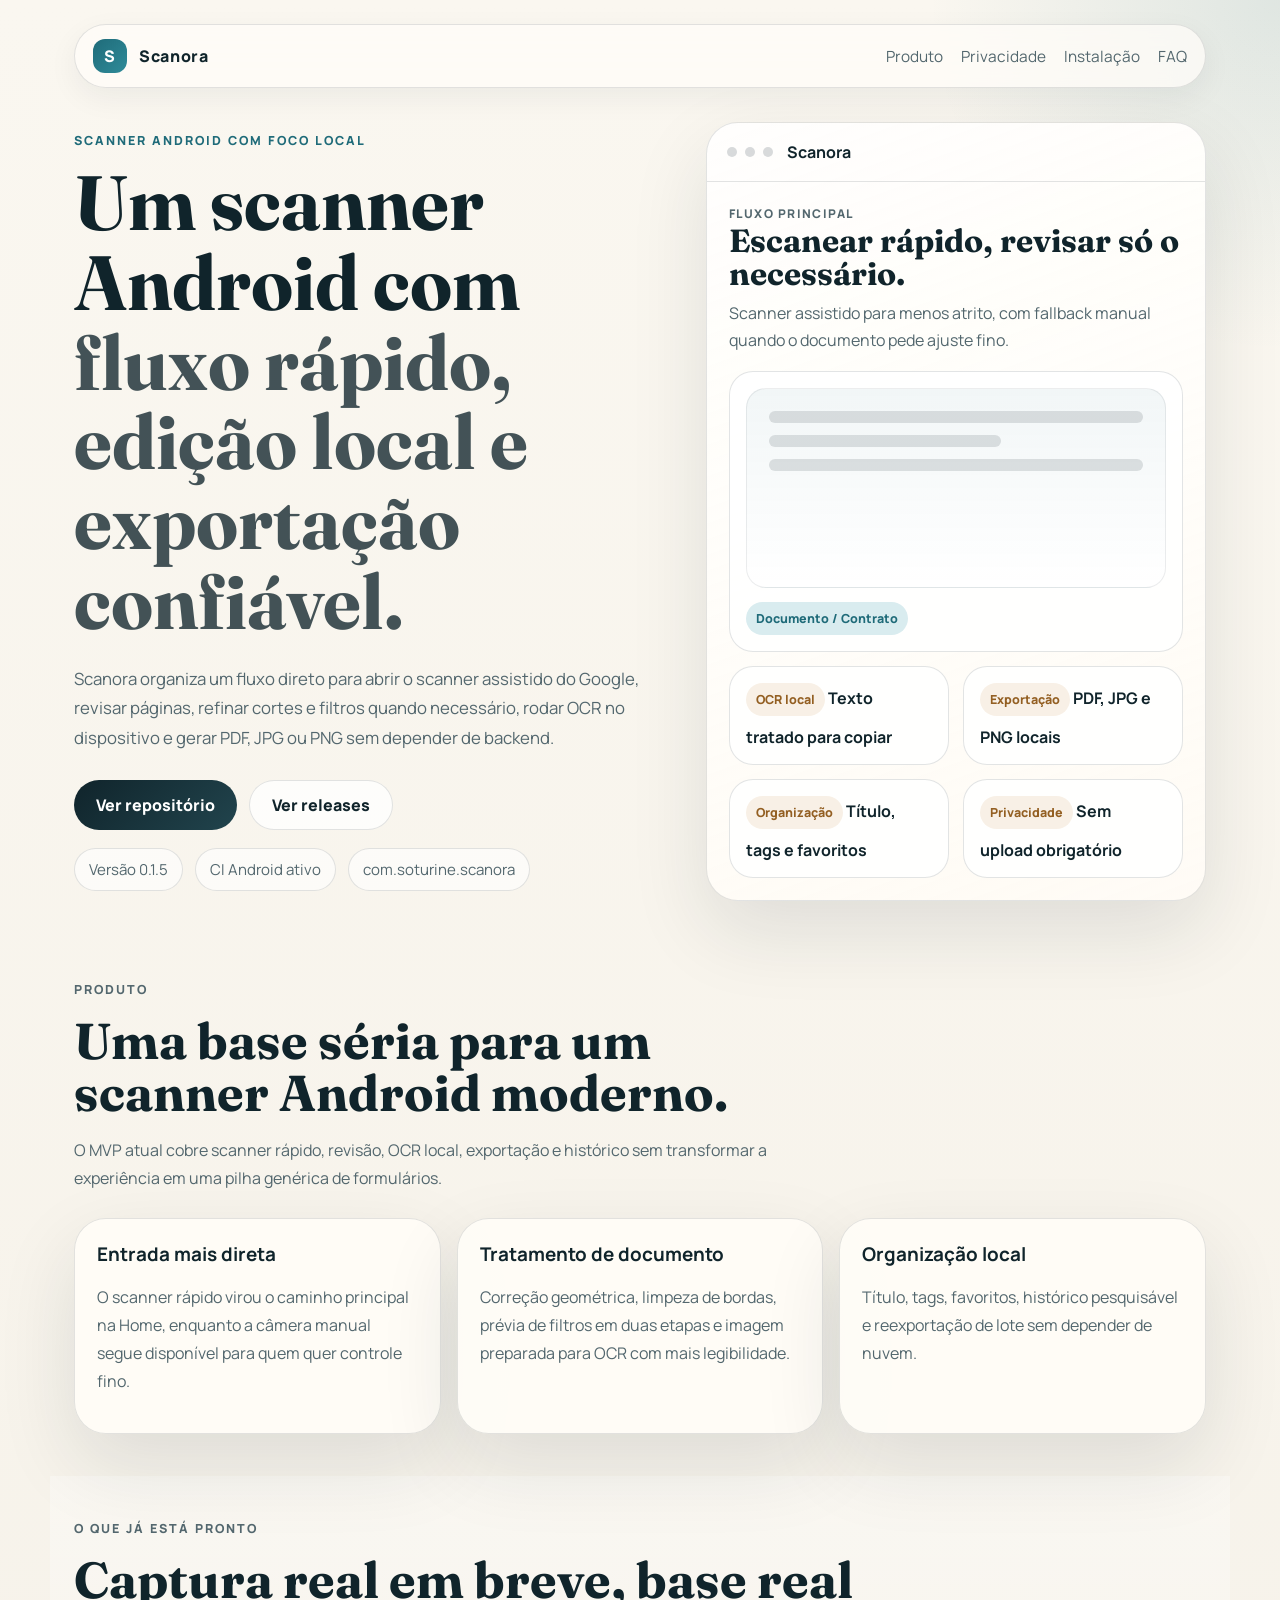
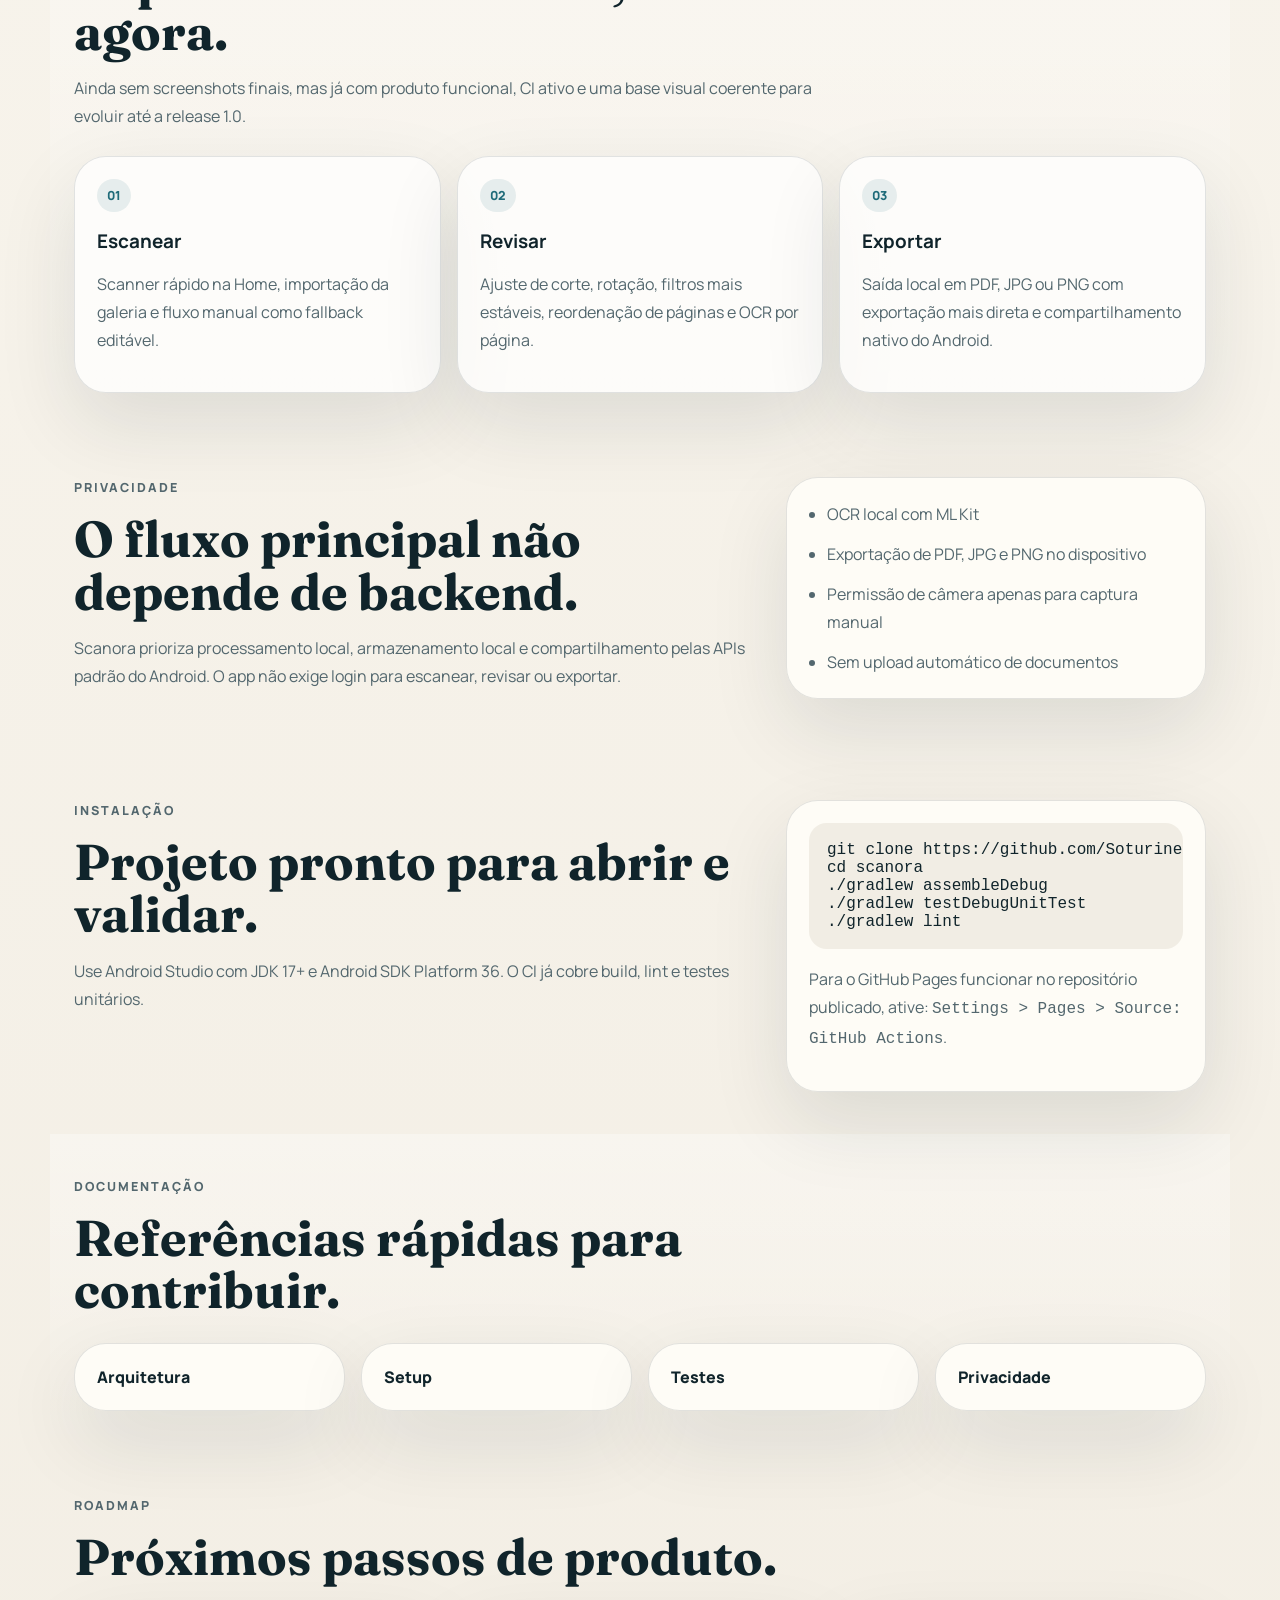
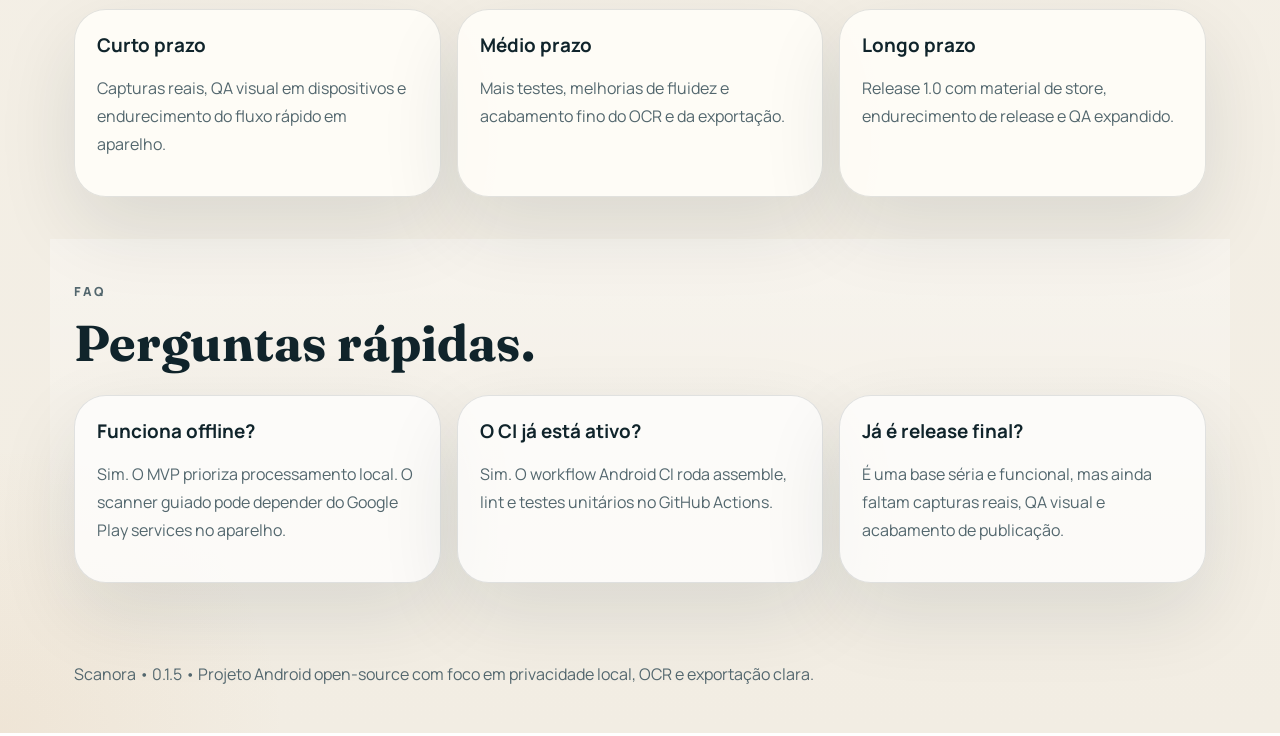
==== site/index.html @ 6666f457 "feat: improve scanner flow for v0.1.5" ====
<!DOCTYPE html>
<html lang="pt-BR">
<head>
  <meta charset="UTF-8" />
  <meta name="viewport" content="width=device-width, initial-scale=1.0" />
  <title>Scanora</title>
  <meta
    name="description"
    content="Scanora é um scanner de documentos para Android com scanner rápido, OCR local, exportação em PDF/JPG/PNG e foco em privacidade."
  />
  <link rel="preconnect" href="https://fonts.googleapis.com" />
  <link rel="preconnect" href="https://fonts.gstatic.com" crossorigin />
  <link
    href="https://fonts.googleapis.com/css2?family=Fraunces:opsz,wght@9..144,600;9..144,700&family=Manrope:wght@400;500;600;700;800&display=swap"
    rel="stylesheet"
  />
  <link rel="stylesheet" href="style.css" />
</head>
<body>
  <div class="page-shell">
    <header class="hero-shell" id="top">
      <nav class="nav">
        <a class="brand" href="#top">
          <span class="brand-mark">S</span>
          <span>Scanora</span>
        </a>
        <div class="nav-links">
          <a href="#produto">Produto</a>
          <a href="#privacidade">Privacidade</a>
          <a href="#instalacao">Instalação</a>
          <a href="#faq">FAQ</a>
        </div>
      </nav>

      <section class="hero">
        <div class="hero-copy">
          <p class="eyebrow">Scanner Android com foco local</p>
          <h1>
            Um scanner Android com
            <span>fluxo rápido, edição local e exportação confiável.</span>
          </h1>
          <p class="lead">
            Scanora organiza um fluxo direto para abrir o scanner assistido do Google,
            revisar páginas, refinar cortes e filtros quando necessário, rodar OCR no
            dispositivo e gerar PDF, JPG ou PNG sem depender de backend.
          </p>
          <div class="hero-actions">
            <a class="button primary" href="https://github.com/Soturine/scanora">Ver repositório</a>
            <a class="button secondary" href="https://github.com/Soturine/scanora/releases">Ver releases</a>
          </div>
          <div class="hero-meta">
            <span>Versão 0.1.5</span>
            <span>CI Android ativo</span>
            <span>com.soturine.scanora</span>
          </div>
        </div>

        <div class="preview-shell" aria-label="Prévia conceitual do produto">
          <div class="preview-card">
            <div class="preview-topbar">
              <span class="preview-dot"></span>
              <span class="preview-dot"></span>
              <span class="preview-dot"></span>
              <strong>Scanora</strong>
            </div>
            <div class="preview-stage">
              <div class="preview-hero">
                <p class="preview-overline">Fluxo principal</p>
                <h2>Escanear rápido, revisar só o necessário.</h2>
                <p>Scanner assistido para menos atrito, com fallback manual quando o documento pede ajuste fino.</p>
              </div>
              <div class="preview-surface preview-surface-large">
                <div class="preview-page">
                  <div class="preview-page-lines"></div>
                  <div class="preview-page-lines short"></div>
                  <div class="preview-page-lines"></div>
                </div>
                <div class="preview-badge">Documento / Contrato</div>
              </div>
              <div class="preview-grid">
                <div class="preview-surface">
                  <span class="preview-chip">OCR local</span>
                  <strong>Texto tratado para copiar</strong>
                </div>
                <div class="preview-surface">
                  <span class="preview-chip">Exportação</span>
                  <strong>PDF, JPG e PNG locais</strong>
                </div>
                <div class="preview-surface">
                  <span class="preview-chip">Organização</span>
                  <strong>Título, tags e favoritos</strong>
                </div>
                <div class="preview-surface">
                  <span class="preview-chip">Privacidade</span>
                  <strong>Sem upload obrigatório</strong>
                </div>
              </div>
            </div>
          </div>
        </div>
      </section>
    </header>

    <main>
      <section class="section" id="produto">
        <div class="section-heading">
          <p class="eyebrow">Produto</p>
          <h2>Uma base séria para um scanner Android moderno.</h2>
          <p>
            O MVP atual cobre scanner rápido, revisão, OCR local, exportação e histórico
            sem transformar a experiência em uma pilha genérica de formulários.
          </p>
        </div>
        <div class="feature-grid">
          <article class="card">
            <h3>Entrada mais direta</h3>
            <p>O scanner rápido virou o caminho principal na Home, enquanto a câmera manual segue disponível para quem quer controle fino.</p>
          </article>
          <article class="card">
            <h3>Tratamento de documento</h3>
            <p>Correção geométrica, limpeza de bordas, prévia de filtros em duas etapas e imagem preparada para OCR com mais legibilidade.</p>
          </article>
          <article class="card">
            <h3>Organização local</h3>
            <p>Título, tags, favoritos, histórico pesquisável e reexportação de lote sem depender de nuvem.</p>
          </article>
        </div>
      </section>

      <section class="section section-alt">
        <div class="section-heading">
          <p class="eyebrow">O que já está pronto</p>
          <h2>Captura real em breve, base real agora.</h2>
          <p>
            Ainda sem screenshots finais, mas já com produto funcional, CI ativo e uma
            base visual coerente para evoluir até a release 1.0.
          </p>
        </div>
        <div class="timeline-grid">
          <article class="card card-soft">
            <span class="step-tag">01</span>
            <h3>Escanear</h3>
            <p>Scanner rápido na Home, importação da galeria e fluxo manual como fallback editável.</p>
          </article>
          <article class="card card-soft">
            <span class="step-tag">02</span>
            <h3>Revisar</h3>
            <p>Ajuste de corte, rotação, filtros mais estáveis, reordenação de páginas e OCR por página.</p>
          </article>
          <article class="card card-soft">
            <span class="step-tag">03</span>
            <h3>Exportar</h3>
            <p>Saída local em PDF, JPG ou PNG com exportação mais direta e compartilhamento nativo do Android.</p>
          </article>
        </div>
      </section>

      <section class="section" id="privacidade">
        <div class="split-layout">
          <div class="section-heading">
            <p class="eyebrow">Privacidade</p>
            <h2>O fluxo principal não depende de backend.</h2>
            <p>
              Scanora prioriza processamento local, armazenamento local e compartilhamento
              pelas APIs padrão do Android. O app não exige login para escanear, revisar ou exportar.
            </p>
          </div>
          <div class="privacy-card">
            <ul>
              <li>OCR local com ML Kit</li>
              <li>Exportação de PDF, JPG e PNG no dispositivo</li>
              <li>Permissão de câmera apenas para captura manual</li>
              <li>Sem upload automático de documentos</li>
            </ul>
          </div>
        </div>
      </section>

      <section class="section" id="instalacao">
        <div class="split-layout">
          <div class="section-heading">
            <p class="eyebrow">Instalação</p>
            <h2>Projeto pronto para abrir e validar.</h2>
            <p>
              Use Android Studio com JDK 17+ e Android SDK Platform 36. O CI já cobre build, lint e testes unitários.
            </p>
          </div>
          <div class="card code-card">
            <pre><code>git clone https://github.com/Soturine/scanora.git
cd scanora
./gradlew assembleDebug
./gradlew testDebugUnitTest
./gradlew lint</code></pre>
            <p class="code-note">
              Para o GitHub Pages funcionar no repositório publicado, ative:
              <code>Settings &gt; Pages &gt; Source: GitHub Actions</code>.
            </p>
          </div>
        </div>
      </section>

      <section class="section section-alt">
        <div class="section-heading">
          <p class="eyebrow">Documentação</p>
          <h2>Referências rápidas para contribuir.</h2>
        </div>
        <div class="link-grid">
          <a class="card link-card" href="https://github.com/Soturine/scanora/blob/main/docs/architecture.md">Arquitetura</a>
          <a class="card link-card" href="https://github.com/Soturine/scanora/blob/main/docs/setup.md">Setup</a>
          <a class="card link-card" href="https://github.com/Soturine/scanora/blob/main/docs/testing.md">Testes</a>
          <a class="card link-card" href="https://github.com/Soturine/scanora/blob/main/PRIVACY_POLICY.md">Privacidade</a>
        </div>
      </section>

      <section class="section">
        <div class="section-heading">
          <p class="eyebrow">Roadmap</p>
          <h2>Próximos passos de produto.</h2>
        </div>
        <div class="feature-grid">
          <article class="card">
            <h3>Curto prazo</h3>
            <p>Capturas reais, QA visual em dispositivos e endurecimento do fluxo rápido em aparelho.</p>
          </article>
          <article class="card">
            <h3>Médio prazo</h3>
            <p>Mais testes, melhorias de fluidez e acabamento fino do OCR e da exportação.</p>
          </article>
          <article class="card">
            <h3>Longo prazo</h3>
            <p>Release 1.0 com material de store, endurecimento de release e QA expandido.</p>
          </article>
        </div>
      </section>

      <section class="section section-alt" id="faq">
        <div class="section-heading">
          <p class="eyebrow">FAQ</p>
          <h2>Perguntas rápidas.</h2>
        </div>
        <div class="feature-grid">
          <article class="card card-soft">
            <h3>Funciona offline?</h3>
            <p>Sim. O MVP prioriza processamento local. O scanner guiado pode depender do Google Play services no aparelho.</p>
          </article>
          <article class="card card-soft">
            <h3>O CI já está ativo?</h3>
            <p>Sim. O workflow Android CI roda assemble, lint e testes unitários no GitHub Actions.</p>
          </article>
          <article class="card card-soft">
            <h3>Já é release final?</h3>
            <p>É uma base séria e funcional, mas ainda faltam capturas reais, QA visual e acabamento de publicação.</p>
          </article>
        </div>
      </section>
    </main>

    <footer class="footer">
      <p>Scanora • 0.1.5 • Projeto Android open-source com foco em privacidade local, OCR e exportação clara.</p>
    </footer>
  </div>

  <script src="script.js"></script>
</body>
</html>
---- site/style.css ----
:root {
  --bg: #f6f2ea;
  --bg-strong: #efe7d9;
  --paper: rgba(255, 253, 248, 0.9);
  --paper-strong: #fffdf8;
  --ink: #10242b;
  --ink-soft: #53676e;
  --teal: #1f6b79;
  --teal-soft: #d9ecef;
  --amber: #c7853c;
  --line: rgba(16, 36, 43, 0.12);
  --line-strong: rgba(16, 36, 43, 0.18);
  --shadow: 0 30px 80px rgba(16, 36, 43, 0.11);
  --radius-lg: 32px;
  --radius-md: 24px;
  --radius-sm: 18px;
  --max: 1180px;
}

* {
  box-sizing: border-box;
}

html {
  scroll-behavior: smooth;
}

body {
  margin: 0;
  color: var(--ink);
  font-family: "Manrope", "Segoe UI", sans-serif;
  background:
    radial-gradient(circle at top right, rgba(31, 107, 121, 0.12), transparent 22rem),
    radial-gradient(circle at bottom left, rgba(199, 133, 60, 0.08), transparent 18rem),
    linear-gradient(180deg, #faf7f0 0%, #f2ede3 100%);
}

a {
  color: inherit;
  text-decoration: none;
}

code,
pre {
  font-family: "SFMono-Regular", Consolas, monospace;
}

.page-shell {
  min-height: 100vh;
}

.hero-shell,
.section,
.footer {
  max-width: var(--max);
  margin: 0 auto;
  padding-left: 24px;
  padding-right: 24px;
}

.hero-shell {
  padding-top: 24px;
  padding-bottom: 36px;
}

.nav {
  position: sticky;
  top: 18px;
  z-index: 10;
  display: flex;
  justify-content: space-between;
  align-items: center;
  gap: 20px;
  padding: 14px 18px;
  margin-bottom: 34px;
  border: 1px solid var(--line);
  border-radius: 999px;
  background: rgba(255, 253, 248, 0.74);
  backdrop-filter: blur(16px);
  box-shadow: 0 10px 30px rgba(16, 36, 43, 0.06);
}

.nav.is-scrolled {
  border-color: var(--line-strong);
  box-shadow: 0 18px 40px rgba(16, 36, 43, 0.1);
}

.brand {
  display: inline-flex;
  align-items: center;
  gap: 12px;
  font-weight: 800;
  letter-spacing: 0.04em;
}

.brand-mark {
  display: inline-grid;
  place-items: center;
  width: 34px;
  height: 34px;
  border-radius: 12px;
  background: linear-gradient(135deg, var(--teal), #2f8b99);
  color: #fff;
}

.nav-links {
  display: flex;
  gap: 18px;
  flex-wrap: wrap;
  color: var(--ink-soft);
  font-size: 0.96rem;
}

.hero {
  display: grid;
  grid-template-columns: minmax(0, 1.05fr) minmax(340px, 0.95fr);
  gap: 30px;
  align-items: center;
}

.eyebrow {
  margin: 0 0 14px;
  color: var(--teal);
  font-size: 0.78rem;
  font-weight: 800;
  letter-spacing: 0.16em;
  text-transform: uppercase;
}

h1,
h2 {
  margin: 0;
  font-family: "Fraunces", Georgia, serif;
  line-height: 1.04;
}

.hero h1 {
  font-size: clamp(3rem, 6vw, 5.2rem);
  max-width: 10ch;
}

.hero h1 span {
  display: block;
  color: rgba(16, 36, 43, 0.78);
}

.lead,
.section-heading p,
.card p,
.privacy-card li,
.code-note {
  color: var(--ink-soft);
  line-height: 1.75;
}

.lead {
  max-width: 58ch;
  margin: 22px 0 0;
  font-size: 1.05rem;
}

.hero-actions,
.hero-meta {
  display: flex;
  gap: 12px;
  flex-wrap: wrap;
}

.hero-actions {
  margin-top: 28px;
}

.hero-meta {
  margin-top: 18px;
}

.hero-meta span {
  padding: 10px 14px;
  border: 1px solid var(--line);
  border-radius: 999px;
  background: rgba(255, 255, 255, 0.62);
  color: var(--ink-soft);
  font-size: 0.94rem;
}

.button {
  display: inline-flex;
  align-items: center;
  justify-content: center;
  min-height: 50px;
  padding: 0 22px;
  border-radius: 999px;
  font-weight: 800;
}

.button.primary {
  background: linear-gradient(135deg, var(--ink) 0%, #21444d 100%);
  color: #fff;
}

.button.secondary {
  background: rgba(255, 255, 255, 0.74);
  border: 1px solid var(--line);
}

.preview-shell {
  display: flex;
  justify-content: flex-end;
}

.preview-card,
.card,
.privacy-card {
  border: 1px solid var(--line);
  border-radius: var(--radius-lg);
  background: var(--paper);
  box-shadow: var(--shadow);
}

.preview-card {
  width: min(100%, 500px);
  overflow: hidden;
  background:
    linear-gradient(160deg, rgba(255, 255, 255, 0.7), rgba(255, 251, 245, 0.94)),
    var(--paper-strong);
}

.preview-topbar {
  display: flex;
  align-items: center;
  gap: 8px;
  padding: 18px 20px;
  border-bottom: 1px solid var(--line);
  color: var(--ink-soft);
}

.preview-topbar strong {
  margin-left: 6px;
  color: var(--ink);
}

.preview-dot {
  width: 10px;
  height: 10px;
  border-radius: 999px;
  background: rgba(16, 36, 43, 0.16);
}

.preview-stage {
  padding: 22px;
}

.preview-hero {
  margin-bottom: 18px;
}

.preview-overline {
  margin: 0 0 8px;
  color: var(--teal);
  font-size: 0.75rem;
  font-weight: 800;
  letter-spacing: 0.12em;
  text-transform: uppercase;
}

.preview-hero h2 {
  font-size: 2rem;
  margin-bottom: 10px;
}

.preview-hero p {
  margin: 0;
  color: var(--ink-soft);
  line-height: 1.65;
}

.preview-grid {
  display: grid;
  grid-template-columns: repeat(2, minmax(0, 1fr));
  gap: 14px;
}

.preview-surface {
  padding: 16px;
  border: 1px solid var(--line);
  border-radius: var(--radius-md);
  background: rgba(255, 255, 255, 0.86);
}

.preview-surface-large {
  display: grid;
  gap: 14px;
  margin-bottom: 14px;
}

.preview-page {
  min-height: 200px;
  border-radius: 20px;
  background:
    linear-gradient(180deg, rgba(31, 107, 121, 0.06), rgba(255, 255, 255, 0)),
    #fff;
  border: 1px solid rgba(16, 36, 43, 0.08);
  padding: 22px;
}

.preview-page-lines {
  height: 12px;
  margin-bottom: 12px;
  border-radius: 999px;
  background: rgba(16, 36, 43, 0.13);
}

.preview-page-lines.short {
  width: 62%;
}

.preview-badge,
.preview-chip,
.step-tag {
  display: inline-flex;
  align-items: center;
  justify-content: center;
  width: fit-content;
  padding: 8px 10px;
  border-radius: 999px;
  font-size: 0.78rem;
  font-weight: 800;
}

.preview-badge {
  background: var(--teal-soft);
  color: var(--teal);
}

.preview-chip {
  margin-bottom: 10px;
  background: rgba(199, 133, 60, 0.12);
  color: #935f22;
}

.section {
  padding-top: 42px;
  padding-bottom: 42px;
}

.section-alt {
  background: linear-gradient(180deg, rgba(255, 255, 255, 0.34), rgba(255, 255, 255, 0));
}

.section-heading {
  max-width: 780px;
  margin-bottom: 26px;
}

.section-heading h2 {
  font-size: clamp(2rem, 4vw, 3.15rem);
  margin-bottom: 14px;
}

.section-heading p:last-child {
  margin-bottom: 0;
}

.feature-grid,
.timeline-grid,
.link-grid {
  display: grid;
  gap: 16px;
}

.feature-grid {
  grid-template-columns: repeat(3, minmax(0, 1fr));
}

.timeline-grid {
  grid-template-columns: repeat(3, minmax(0, 1fr));
}

.link-grid {
  grid-template-columns: repeat(4, minmax(0, 1fr));
}

.card {
  padding: 22px;
}

.card h3 {
  margin-top: 0;
  margin-bottom: 10px;
  font-size: 1.18rem;
}

.card-soft {
  background: rgba(255, 255, 255, 0.72);
}

.step-tag {
  margin-bottom: 16px;
  background: rgba(31, 107, 121, 0.1);
  color: var(--teal);
}

.split-layout {
  display: grid;
  grid-template-columns: minmax(0, 1fr) minmax(300px, 420px);
  gap: 24px;
  align-items: start;
}

.privacy-card {
  padding: 22px;
}

.privacy-card ul {
  margin: 0;
  padding-left: 18px;
}

.privacy-card li + li {
  margin-top: 12px;
}

.code-card pre {
  margin: 0;
  padding: 18px;
  overflow: auto;
  border-radius: var(--radius-sm);
  background: #f1ede4;
}

.code-note {
  margin-top: 16px;
}

.link-card {
  display: block;
  font-weight: 800;
  transition: transform 180ms ease, border-color 180ms ease;
}

.link-card:hover {
  transform: translateY(-2px);
  border-color: rgba(31, 107, 121, 0.26);
}

.footer {
  padding-top: 22px;
  padding-bottom: 32px;
  color: var(--ink-soft);
}

@media (max-width: 980px) {
  .hero,
  .split-layout,
  .feature-grid,
  .timeline-grid,
  .link-grid {
    grid-template-columns: 1fr;
  }

  .nav {
    position: static;
    border-radius: 24px;
  }

  .hero h1 {
    max-width: none;
  }

  .preview-shell {
    justify-content: stretch;
  }

  .preview-card {
    width: 100%;
  }
}

@media (max-width: 720px) {
  .hero-shell,
  .section,
  .footer {
    padding-left: 18px;
    padding-right: 18px;
  }

  .nav {
    flex-direction: column;
    align-items: flex-start;
  }

  .nav-links,
  .hero-actions,
  .hero-meta {
    width: 100%;
  }

  .preview-grid {
    grid-template-columns: 1fr;
  }
}
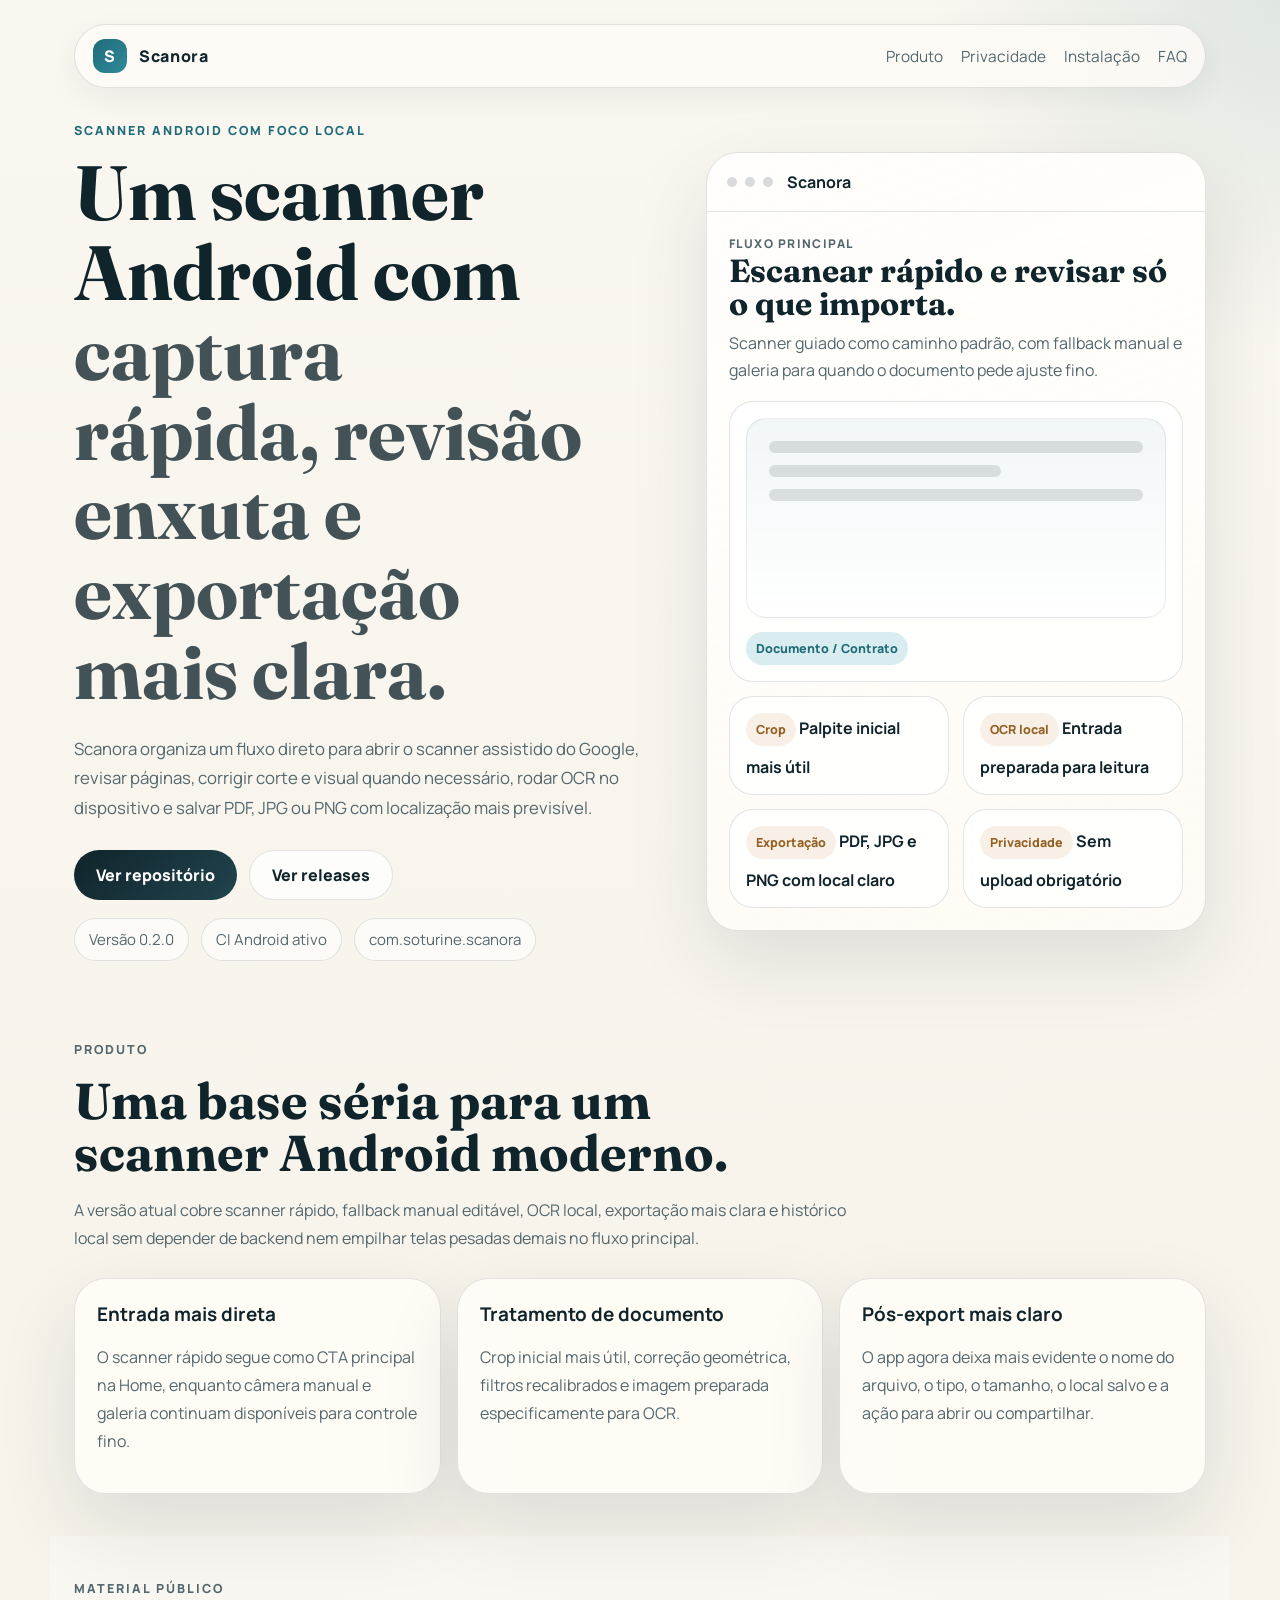
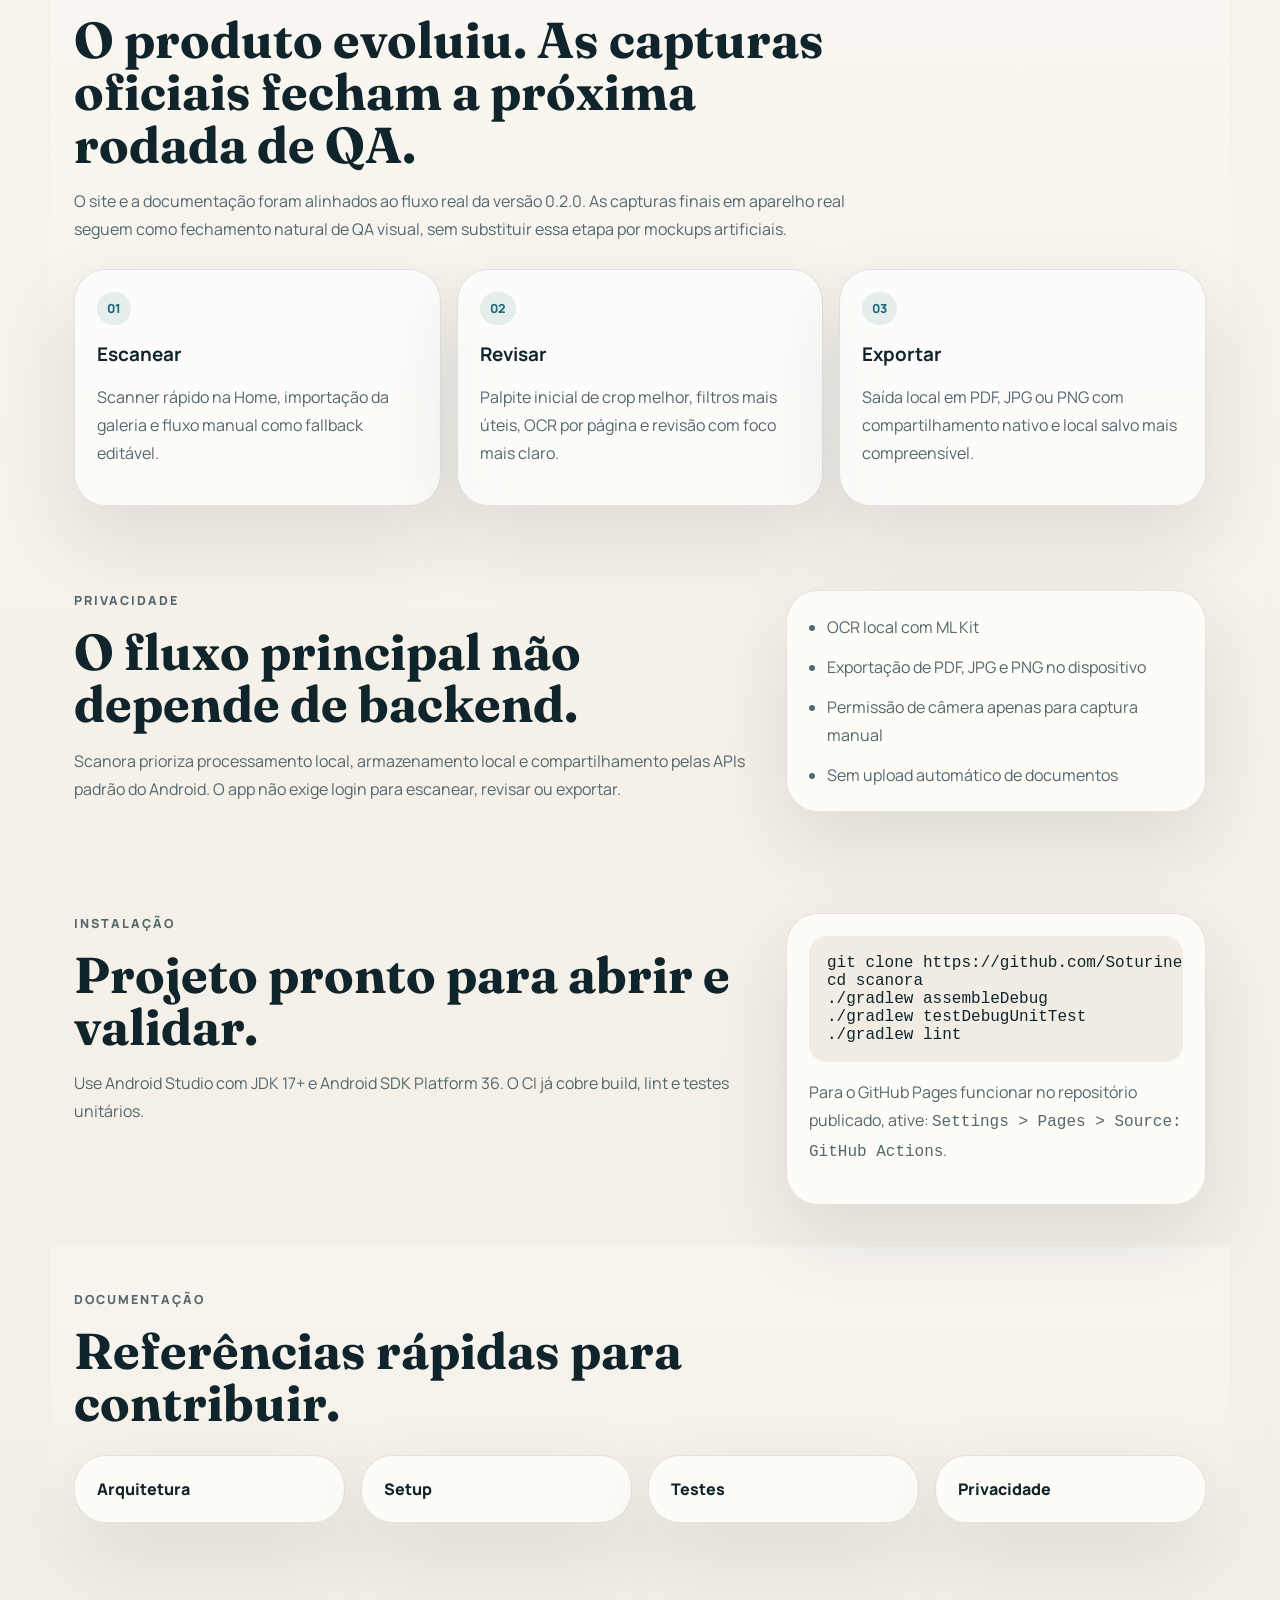
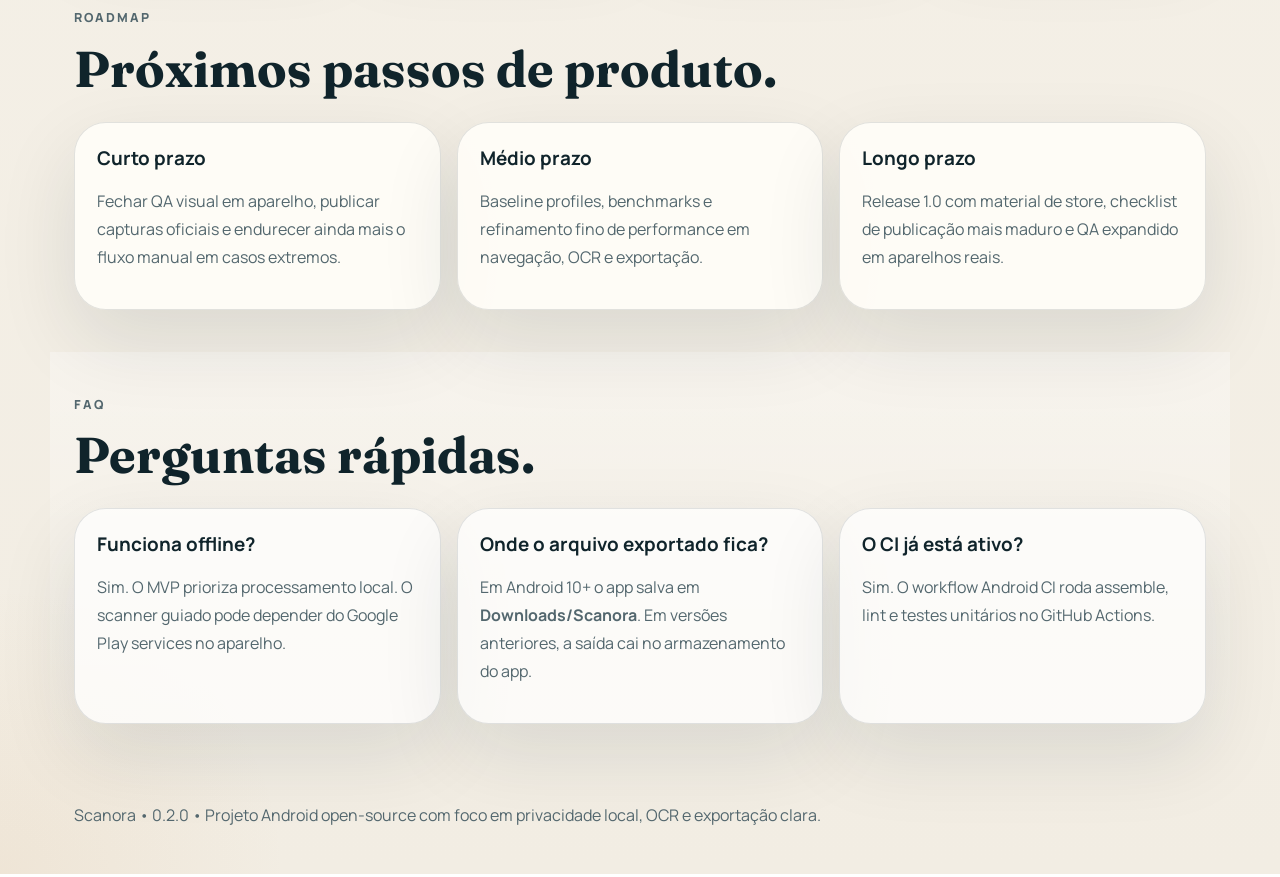
==== commit 5075cf5a: "feat: ship scanora premium polish for v0.2.0" ====
--- a/site/index.html
+++ b/site/index.html
@@ -37,19 +37,19 @@
           <p class="eyebrow">Scanner Android com foco local</p>
           <h1>
             Um scanner Android com
-            <span>fluxo rápido, edição local e exportação confiável.</span>
+            <span>captura rápida, revisão enxuta e exportação mais clara.</span>
           </h1>
           <p class="lead">
             Scanora organiza um fluxo direto para abrir o scanner assistido do Google,
-            revisar páginas, refinar cortes e filtros quando necessário, rodar OCR no
-            dispositivo e gerar PDF, JPG ou PNG sem depender de backend.
+            revisar páginas, corrigir corte e visual quando necessário, rodar OCR no
+            dispositivo e salvar PDF, JPG ou PNG com localização mais previsível.
           </p>
           <div class="hero-actions">
             <a class="button primary" href="https://github.com/Soturine/scanora">Ver repositório</a>
             <a class="button secondary" href="https://github.com/Soturine/scanora/releases">Ver releases</a>
           </div>
           <div class="hero-meta">
-            <span>Versão 0.1.5</span>
+            <span>Versão 0.2.0</span>
             <span>CI Android ativo</span>
             <span>com.soturine.scanora</span>
           </div>
@@ -66,8 +66,8 @@
             <div class="preview-stage">
               <div class="preview-hero">
                 <p class="preview-overline">Fluxo principal</p>
-                <h2>Escanear rápido, revisar só o necessário.</h2>
-                <p>Scanner assistido para menos atrito, com fallback manual quando o documento pede ajuste fino.</p>
+                <h2>Escanear rápido e revisar só o que importa.</h2>
+                <p>Scanner guiado como caminho padrão, com fallback manual e galeria para quando o documento pede ajuste fino.</p>
               </div>
               <div class="preview-surface preview-surface-large">
                 <div class="preview-page">
@@ -79,16 +79,16 @@
               </div>
               <div class="preview-grid">
                 <div class="preview-surface">
+                  <span class="preview-chip">Crop</span>
+                  <strong>Palpite inicial mais útil</strong>
+                </div>
+                <div class="preview-surface">
                   <span class="preview-chip">OCR local</span>
-                  <strong>Texto tratado para copiar</strong>
+                  <strong>Entrada preparada para leitura</strong>
                 </div>
                 <div class="preview-surface">
                   <span class="preview-chip">Exportação</span>
-                  <strong>PDF, JPG e PNG locais</strong>
-                </div>
-                <div class="preview-surface">
-                  <span class="preview-chip">Organização</span>
-                  <strong>Título, tags e favoritos</strong>
+                  <strong>PDF, JPG e PNG com local claro</strong>
                 </div>
                 <div class="preview-surface">
                   <span class="preview-chip">Privacidade</span>
@@ -107,33 +107,35 @@
           <p class="eyebrow">Produto</p>
           <h2>Uma base séria para um scanner Android moderno.</h2>
           <p>
-            O MVP atual cobre scanner rápido, revisão, OCR local, exportação e histórico
-            sem transformar a experiência em uma pilha genérica de formulários.
+            A versão atual cobre scanner rápido, fallback manual editável, OCR local,
+            exportação mais clara e histórico local sem depender de backend nem empilhar
+            telas pesadas demais no fluxo principal.
           </p>
         </div>
         <div class="feature-grid">
           <article class="card">
             <h3>Entrada mais direta</h3>
-            <p>O scanner rápido virou o caminho principal na Home, enquanto a câmera manual segue disponível para quem quer controle fino.</p>
+            <p>O scanner rápido segue como CTA principal na Home, enquanto câmera manual e galeria continuam disponíveis para controle fino.</p>
           </article>
           <article class="card">
             <h3>Tratamento de documento</h3>
-            <p>Correção geométrica, limpeza de bordas, prévia de filtros em duas etapas e imagem preparada para OCR com mais legibilidade.</p>
-          </article>
-          <article class="card">
-            <h3>Organização local</h3>
-            <p>Título, tags, favoritos, histórico pesquisável e reexportação de lote sem depender de nuvem.</p>
+            <p>Crop inicial mais útil, correção geométrica, filtros recalibrados e imagem preparada especificamente para OCR.</p>
+          </article>
+          <article class="card">
+            <h3>Pós-export mais claro</h3>
+            <p>O app agora deixa mais evidente o nome do arquivo, o tipo, o tamanho, o local salvo e a ação para abrir ou compartilhar.</p>
           </article>
         </div>
       </section>
 
       <section class="section section-alt">
         <div class="section-heading">
-          <p class="eyebrow">O que já está pronto</p>
-          <h2>Captura real em breve, base real agora.</h2>
+          <p class="eyebrow">Material público</p>
+          <h2>O produto evoluiu. As capturas oficiais fecham a próxima rodada de QA.</h2>
           <p>
-            Ainda sem screenshots finais, mas já com produto funcional, CI ativo e uma
-            base visual coerente para evoluir até a release 1.0.
+            O site e a documentação foram alinhados ao fluxo real da versão 0.2.0. As
+            capturas finais em aparelho real seguem como fechamento natural de QA visual,
+            sem substituir essa etapa por mockups artificiais.
           </p>
         </div>
         <div class="timeline-grid">
@@ -145,12 +147,12 @@
           <article class="card card-soft">
             <span class="step-tag">02</span>
             <h3>Revisar</h3>
-            <p>Ajuste de corte, rotação, filtros mais estáveis, reordenação de páginas e OCR por página.</p>
+            <p>Palpite inicial de crop melhor, filtros mais úteis, OCR por página e revisão com foco mais claro.</p>
           </article>
           <article class="card card-soft">
             <span class="step-tag">03</span>
             <h3>Exportar</h3>
-            <p>Saída local em PDF, JPG ou PNG com exportação mais direta e compartilhamento nativo do Android.</p>
+            <p>Saída local em PDF, JPG ou PNG com compartilhamento nativo e local salvo mais compreensível.</p>
           </article>
         </div>
       </section>
@@ -220,15 +222,15 @@
         <div class="feature-grid">
           <article class="card">
             <h3>Curto prazo</h3>
-            <p>Capturas reais, QA visual em dispositivos e endurecimento do fluxo rápido em aparelho.</p>
+            <p>Fechar QA visual em aparelho, publicar capturas oficiais e endurecer ainda mais o fluxo manual em casos extremos.</p>
           </article>
           <article class="card">
             <h3>Médio prazo</h3>
-            <p>Mais testes, melhorias de fluidez e acabamento fino do OCR e da exportação.</p>
+            <p>Baseline profiles, benchmarks e refinamento fino de performance em navegação, OCR e exportação.</p>
           </article>
           <article class="card">
             <h3>Longo prazo</h3>
-            <p>Release 1.0 com material de store, endurecimento de release e QA expandido.</p>
+            <p>Release 1.0 com material de store, checklist de publicação mais maduro e QA expandido em aparelhos reais.</p>
           </article>
         </div>
       </section>
@@ -244,19 +246,19 @@
             <p>Sim. O MVP prioriza processamento local. O scanner guiado pode depender do Google Play services no aparelho.</p>
           </article>
           <article class="card card-soft">
+            <h3>Onde o arquivo exportado fica?</h3>
+            <p>Em Android 10+ o app salva em <strong>Downloads/Scanora</strong>. Em versões anteriores, a saída cai no armazenamento do app.</p>
+          </article>
+          <article class="card card-soft">
             <h3>O CI já está ativo?</h3>
             <p>Sim. O workflow Android CI roda assemble, lint e testes unitários no GitHub Actions.</p>
           </article>
-          <article class="card card-soft">
-            <h3>Já é release final?</h3>
-            <p>É uma base séria e funcional, mas ainda faltam capturas reais, QA visual e acabamento de publicação.</p>
-          </article>
         </div>
       </section>
     </main>
 
     <footer class="footer">
-      <p>Scanora • 0.1.5 • Projeto Android open-source com foco em privacidade local, OCR e exportação clara.</p>
+      <p>Scanora • 0.2.0 • Projeto Android open-source com foco em privacidade local, OCR e exportação clara.</p>
     </footer>
   </div>
 
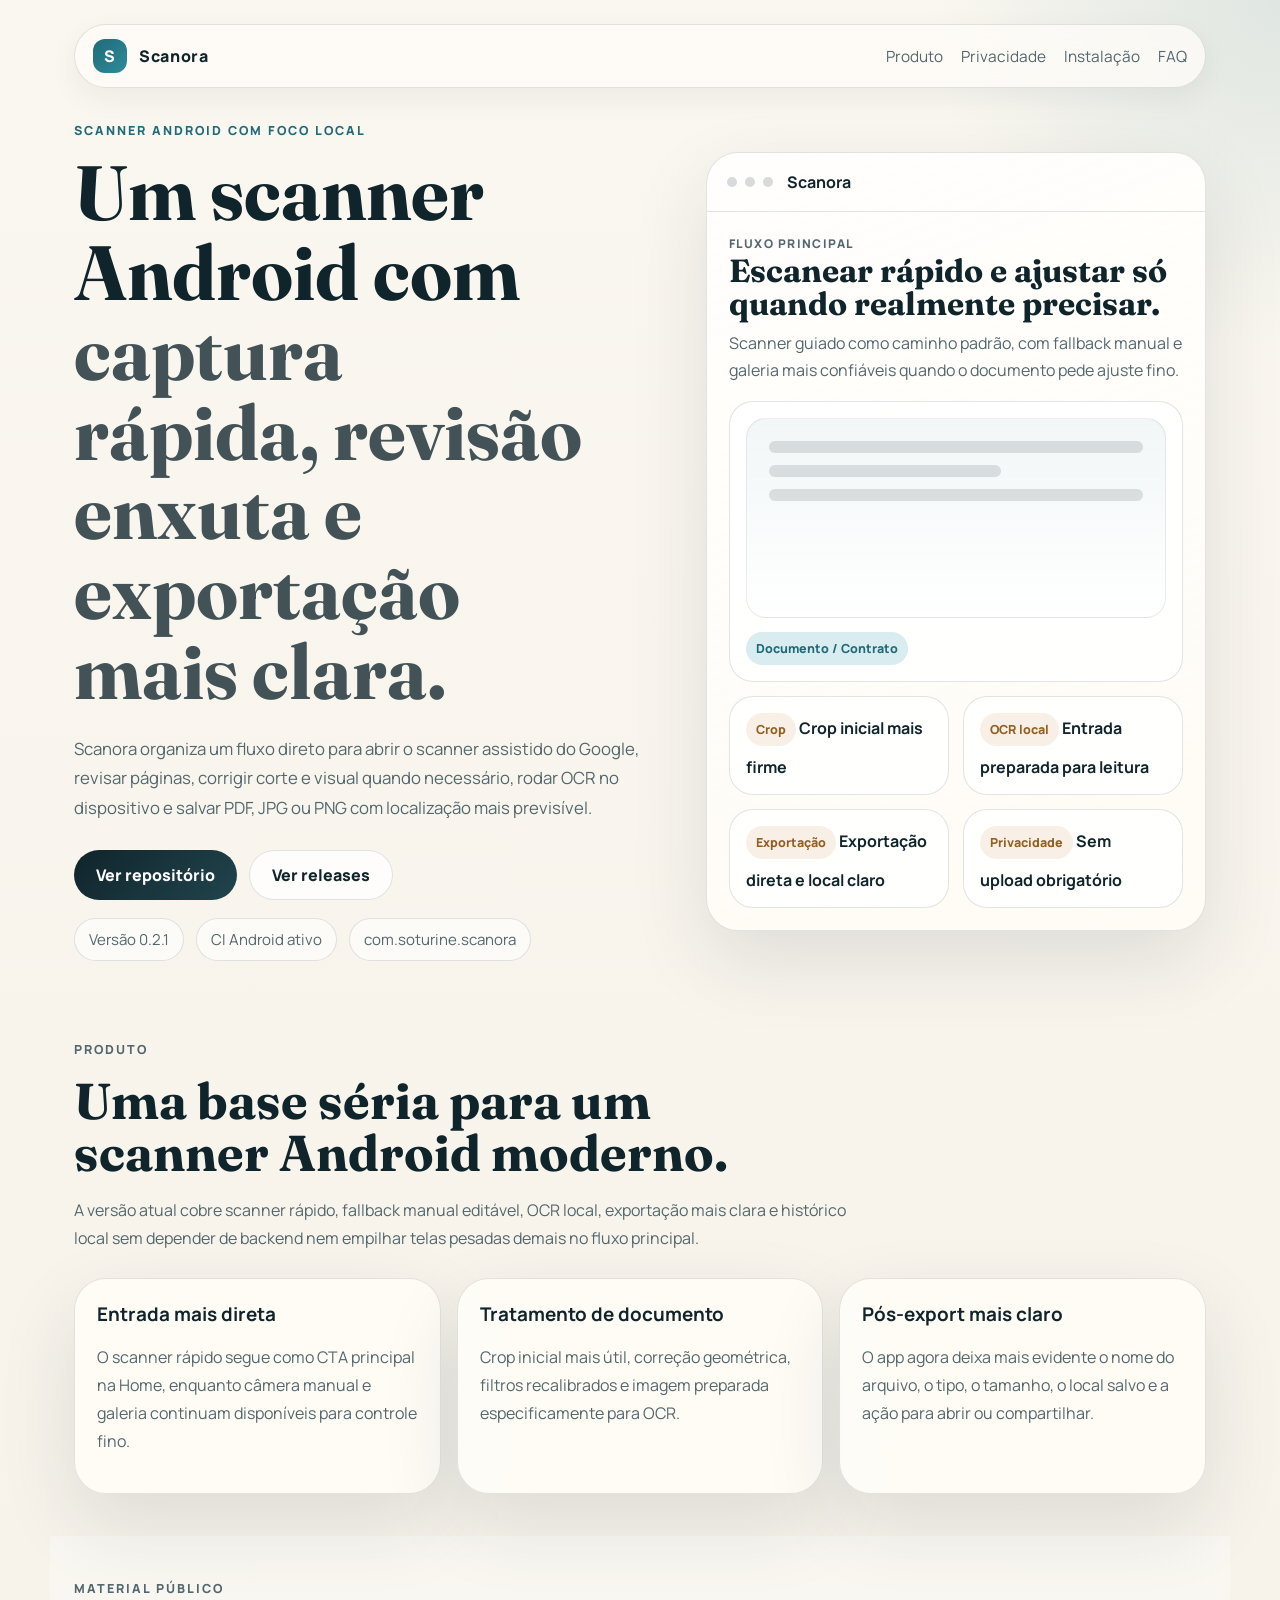
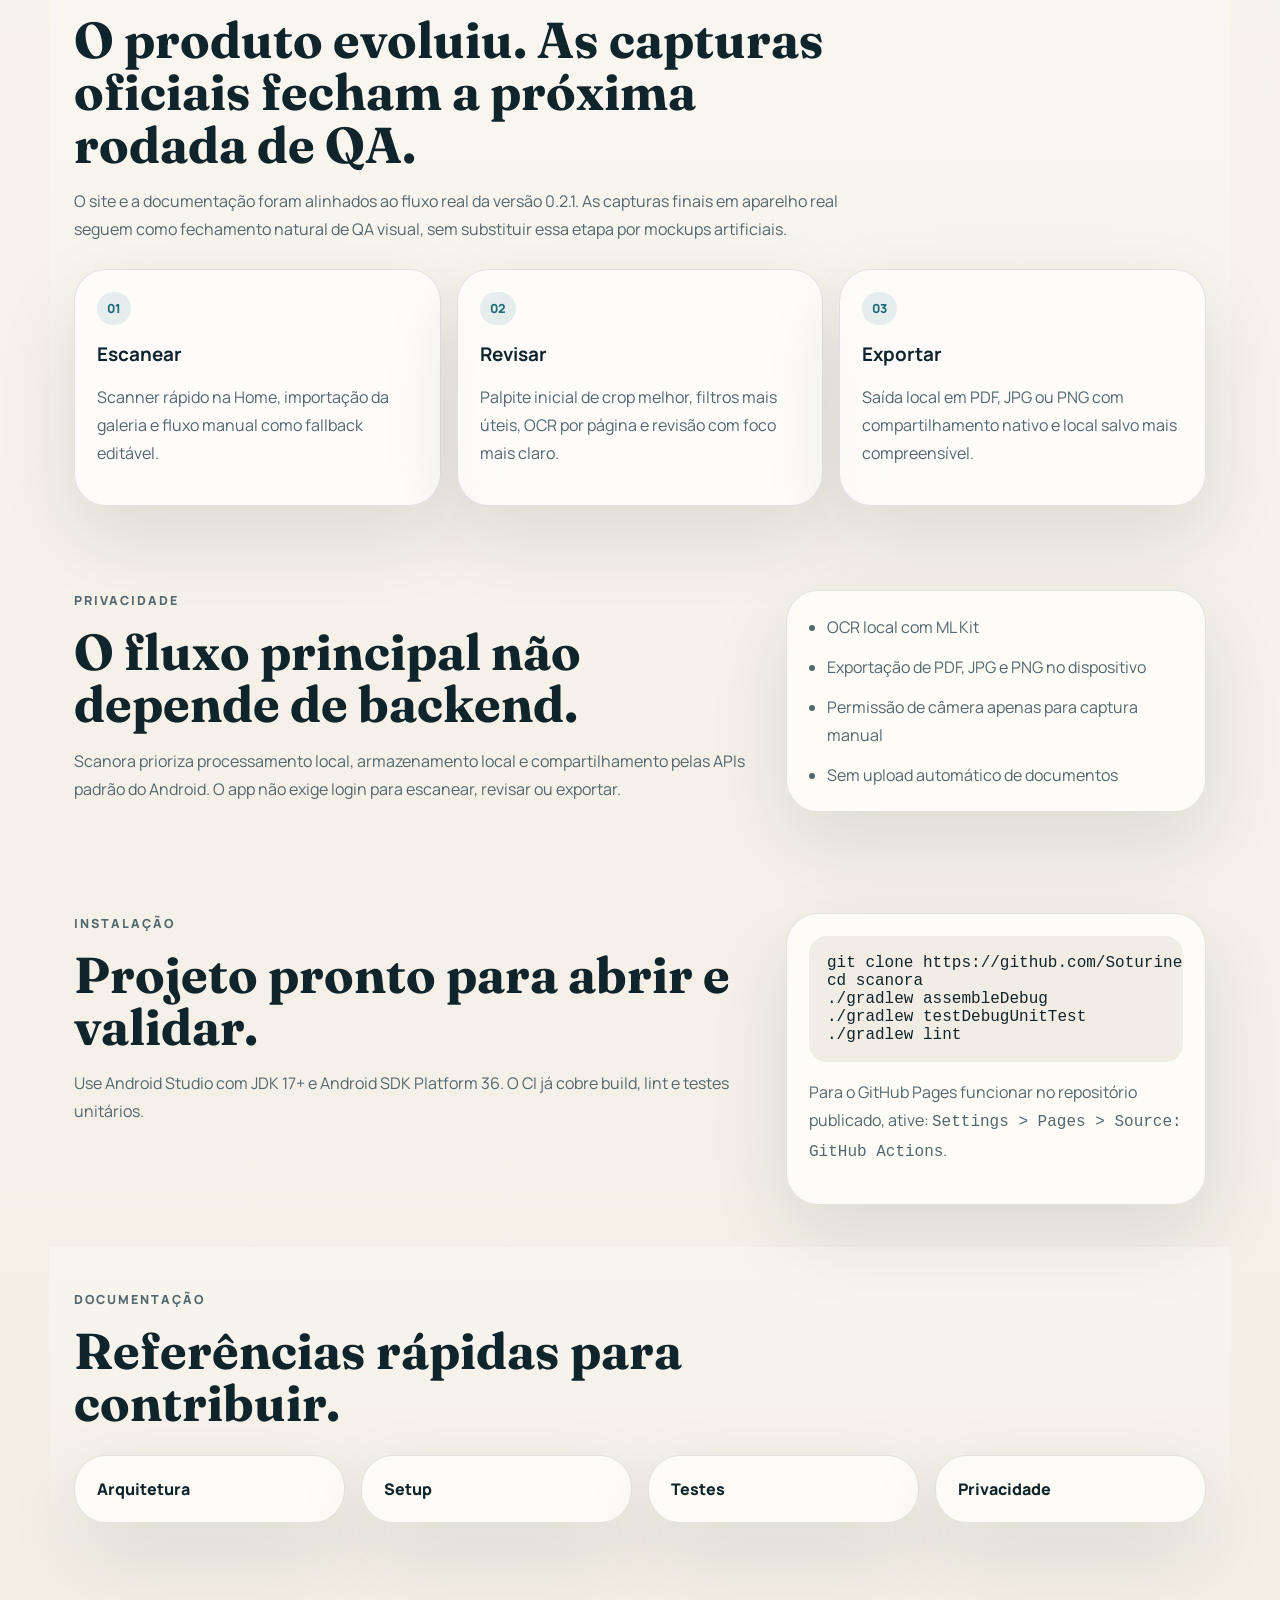
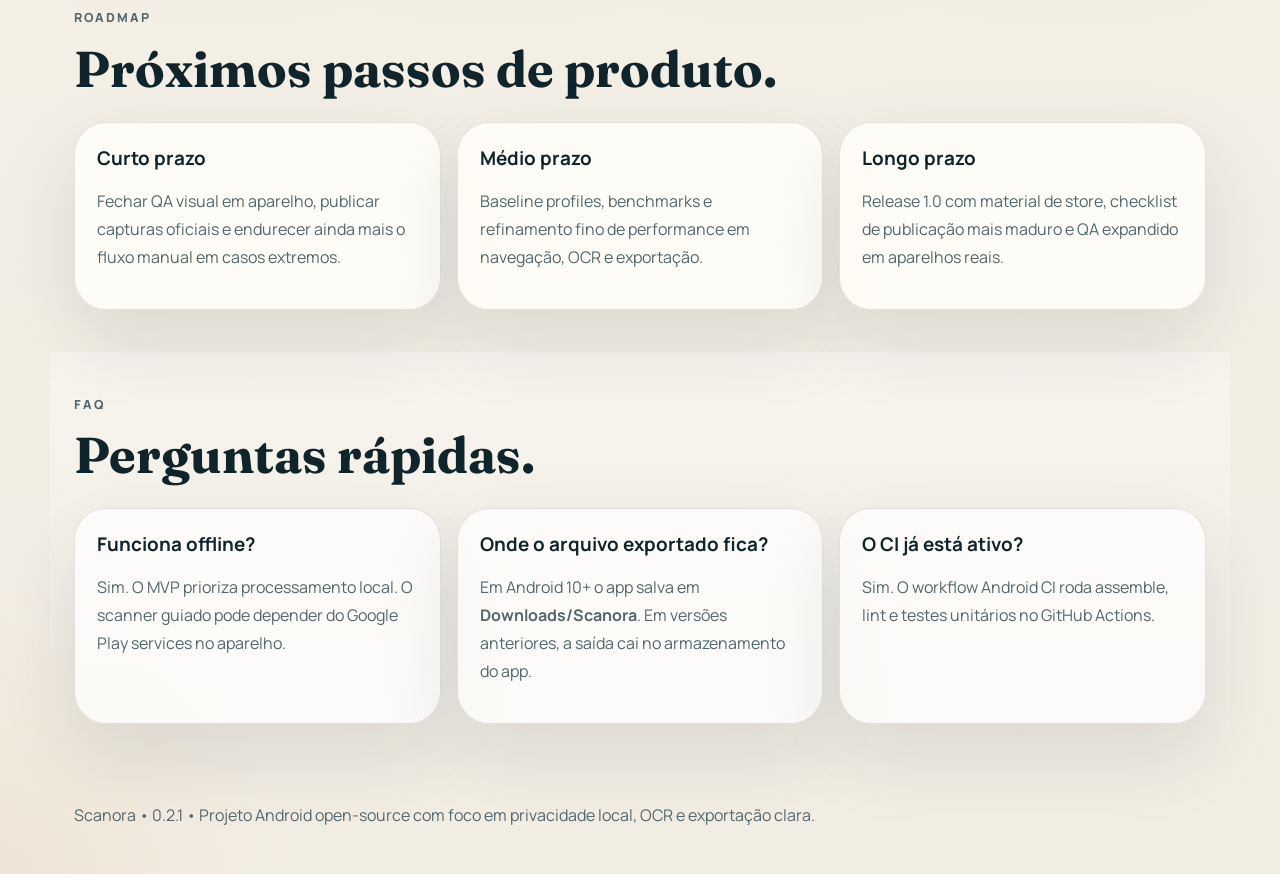
==== commit 23961564: "feat: refine manual scan experience for v0.2.1" ====
--- a/site/index.html
+++ b/site/index.html
@@ -49,7 +49,7 @@
             <a class="button secondary" href="https://github.com/Soturine/scanora/releases">Ver releases</a>
           </div>
           <div class="hero-meta">
-            <span>Versão 0.2.0</span>
+            <span>Versão 0.2.1</span>
             <span>CI Android ativo</span>
             <span>com.soturine.scanora</span>
           </div>
@@ -66,8 +66,8 @@
             <div class="preview-stage">
               <div class="preview-hero">
                 <p class="preview-overline">Fluxo principal</p>
-                <h2>Escanear rápido e revisar só o que importa.</h2>
-                <p>Scanner guiado como caminho padrão, com fallback manual e galeria para quando o documento pede ajuste fino.</p>
+                <h2>Escanear rápido e ajustar só quando realmente precisar.</h2>
+                <p>Scanner guiado como caminho padrão, com fallback manual e galeria mais confiáveis quando o documento pede ajuste fino.</p>
               </div>
               <div class="preview-surface preview-surface-large">
                 <div class="preview-page">
@@ -80,7 +80,7 @@
               <div class="preview-grid">
                 <div class="preview-surface">
                   <span class="preview-chip">Crop</span>
-                  <strong>Palpite inicial mais útil</strong>
+                  <strong>Crop inicial mais firme</strong>
                 </div>
                 <div class="preview-surface">
                   <span class="preview-chip">OCR local</span>
@@ -88,7 +88,7 @@
                 </div>
                 <div class="preview-surface">
                   <span class="preview-chip">Exportação</span>
-                  <strong>PDF, JPG e PNG com local claro</strong>
+                  <strong>Exportação direta e local claro</strong>
                 </div>
                 <div class="preview-surface">
                   <span class="preview-chip">Privacidade</span>
@@ -133,7 +133,7 @@
           <p class="eyebrow">Material público</p>
           <h2>O produto evoluiu. As capturas oficiais fecham a próxima rodada de QA.</h2>
           <p>
-            O site e a documentação foram alinhados ao fluxo real da versão 0.2.0. As
+            O site e a documentação foram alinhados ao fluxo real da versão 0.2.1. As
             capturas finais em aparelho real seguem como fechamento natural de QA visual,
             sem substituir essa etapa por mockups artificiais.
           </p>
@@ -258,7 +258,7 @@
     </main>
 
     <footer class="footer">
-      <p>Scanora • 0.2.0 • Projeto Android open-source com foco em privacidade local, OCR e exportação clara.</p>
+      <p>Scanora • 0.2.1 • Projeto Android open-source com foco em privacidade local, OCR e exportação clara.</p>
     </footer>
   </div>
 
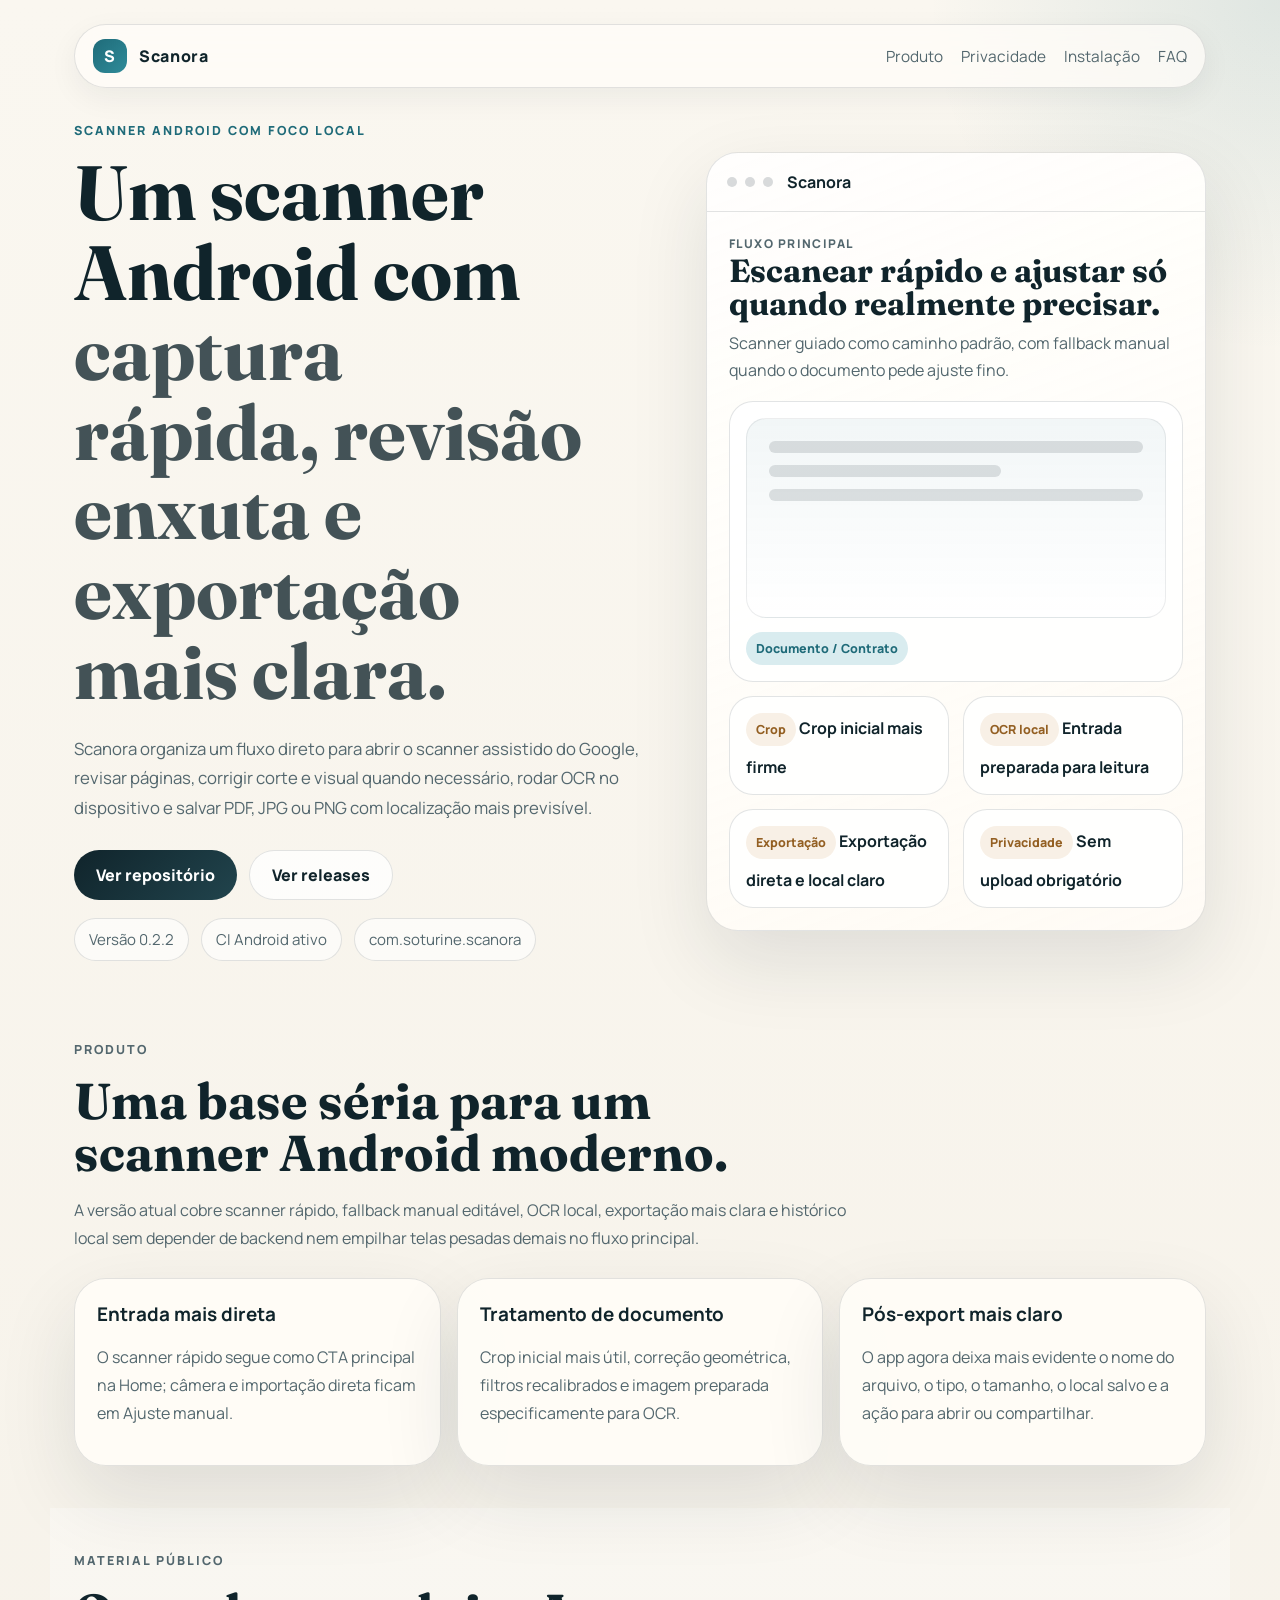
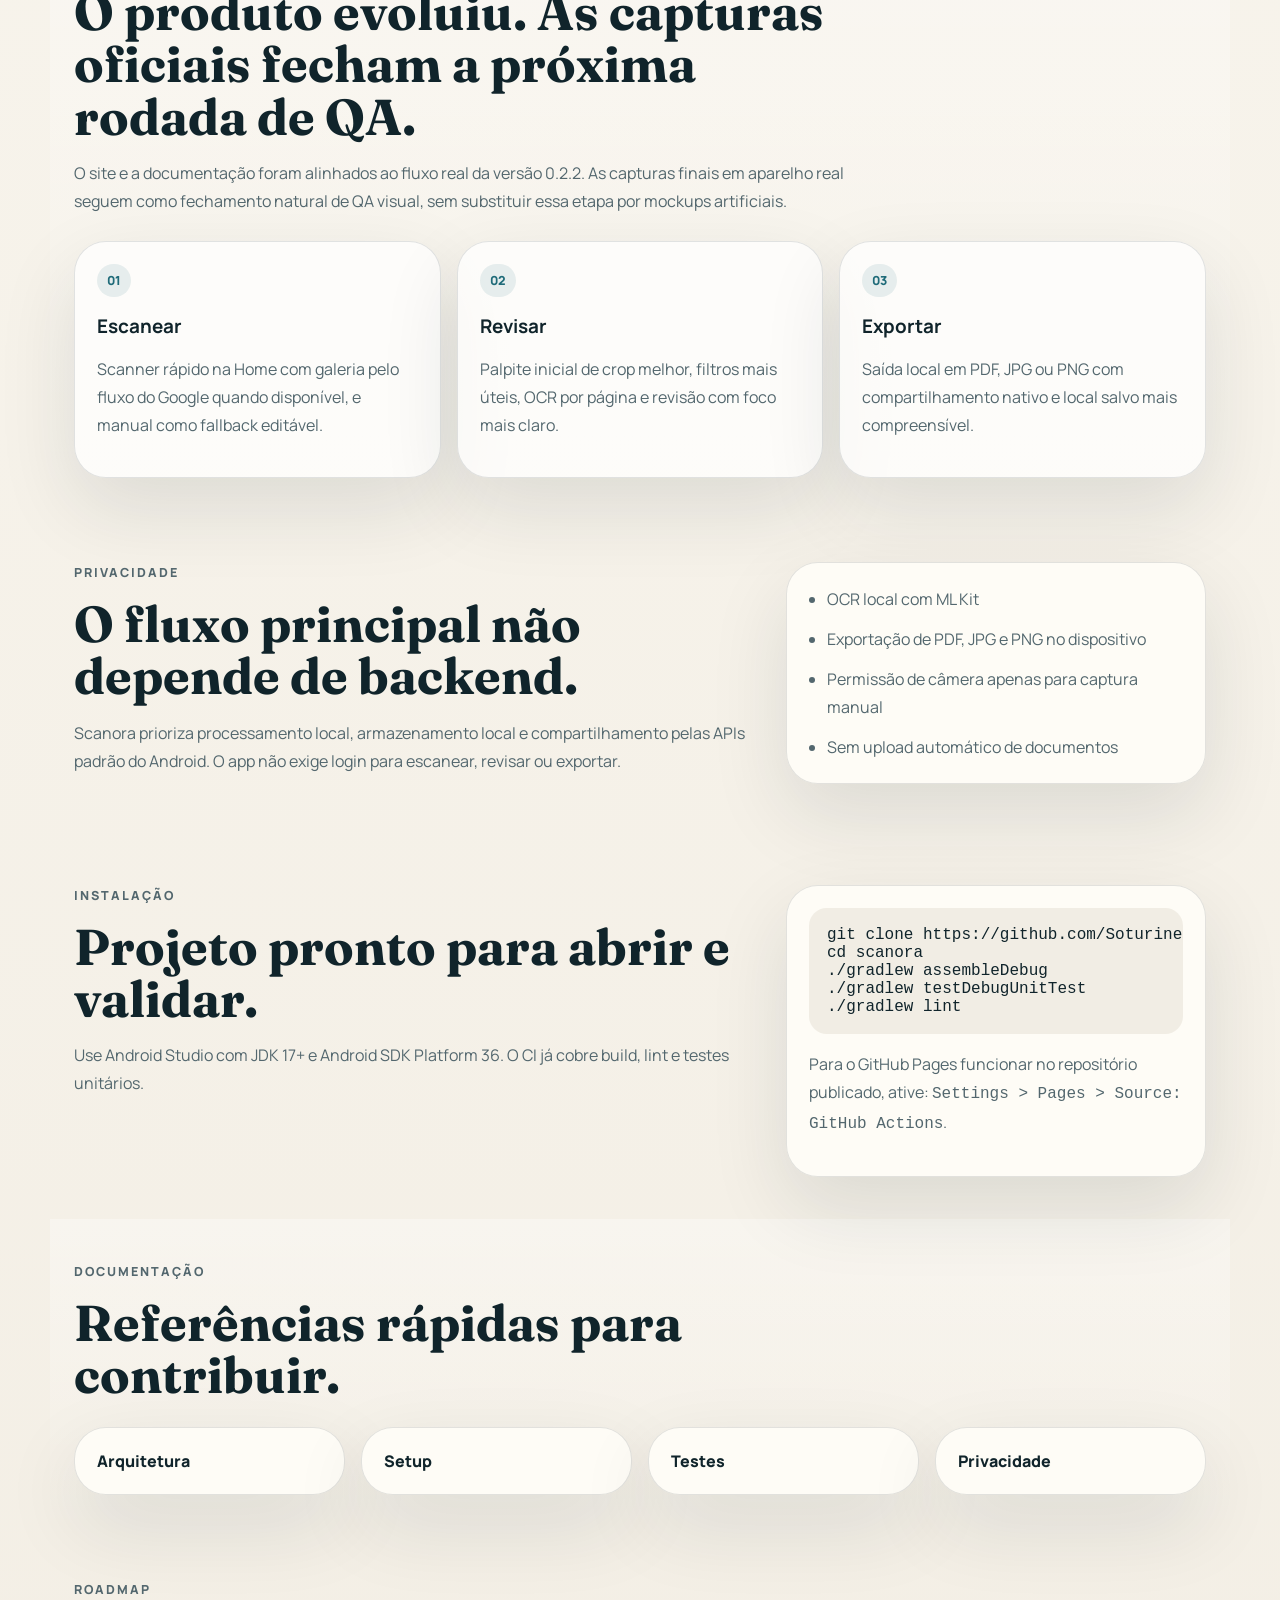
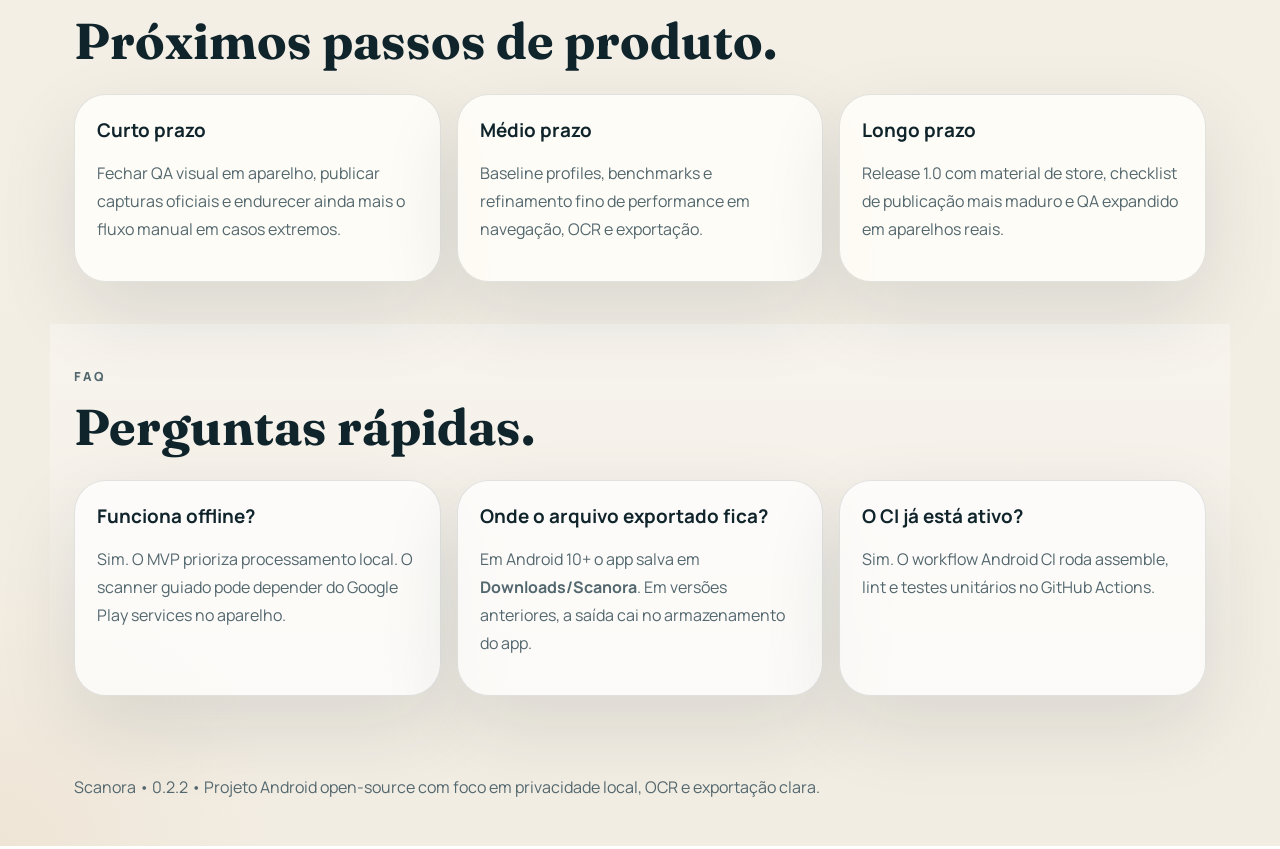
==== commit 352546f9: "feat: consolida fluxo principal do scanner rapido" ====
--- a/site/index.html
+++ b/site/index.html
@@ -49,7 +49,7 @@
             <a class="button secondary" href="https://github.com/Soturine/scanora/releases">Ver releases</a>
           </div>
           <div class="hero-meta">
-            <span>Versão 0.2.1</span>
+            <span>Versão 0.2.2</span>
             <span>CI Android ativo</span>
             <span>com.soturine.scanora</span>
           </div>
@@ -67,7 +67,7 @@
               <div class="preview-hero">
                 <p class="preview-overline">Fluxo principal</p>
                 <h2>Escanear rápido e ajustar só quando realmente precisar.</h2>
-                <p>Scanner guiado como caminho padrão, com fallback manual e galeria mais confiáveis quando o documento pede ajuste fino.</p>
+                <p>Scanner guiado como caminho padrão, com fallback manual quando o documento pede ajuste fino.</p>
               </div>
               <div class="preview-surface preview-surface-large">
                 <div class="preview-page">
@@ -115,7 +115,7 @@
         <div class="feature-grid">
           <article class="card">
             <h3>Entrada mais direta</h3>
-            <p>O scanner rápido segue como CTA principal na Home, enquanto câmera manual e galeria continuam disponíveis para controle fino.</p>
+            <p>O scanner rápido segue como CTA principal na Home; câmera e importação direta ficam em Ajuste manual.</p>
           </article>
           <article class="card">
             <h3>Tratamento de documento</h3>
@@ -133,7 +133,7 @@
           <p class="eyebrow">Material público</p>
           <h2>O produto evoluiu. As capturas oficiais fecham a próxima rodada de QA.</h2>
           <p>
-            O site e a documentação foram alinhados ao fluxo real da versão 0.2.1. As
+            O site e a documentação foram alinhados ao fluxo real da versão 0.2.2. As
             capturas finais em aparelho real seguem como fechamento natural de QA visual,
             sem substituir essa etapa por mockups artificiais.
           </p>
@@ -142,7 +142,7 @@
           <article class="card card-soft">
             <span class="step-tag">01</span>
             <h3>Escanear</h3>
-            <p>Scanner rápido na Home, importação da galeria e fluxo manual como fallback editável.</p>
+            <p>Scanner rápido na Home com galeria pelo fluxo do Google quando disponível, e manual como fallback editável.</p>
           </article>
           <article class="card card-soft">
             <span class="step-tag">02</span>
@@ -258,7 +258,7 @@
     </main>
 
     <footer class="footer">
-      <p>Scanora • 0.2.1 • Projeto Android open-source com foco em privacidade local, OCR e exportação clara.</p>
+      <p>Scanora • 0.2.2 • Projeto Android open-source com foco em privacidade local, OCR e exportação clara.</p>
     </footer>
   </div>
 
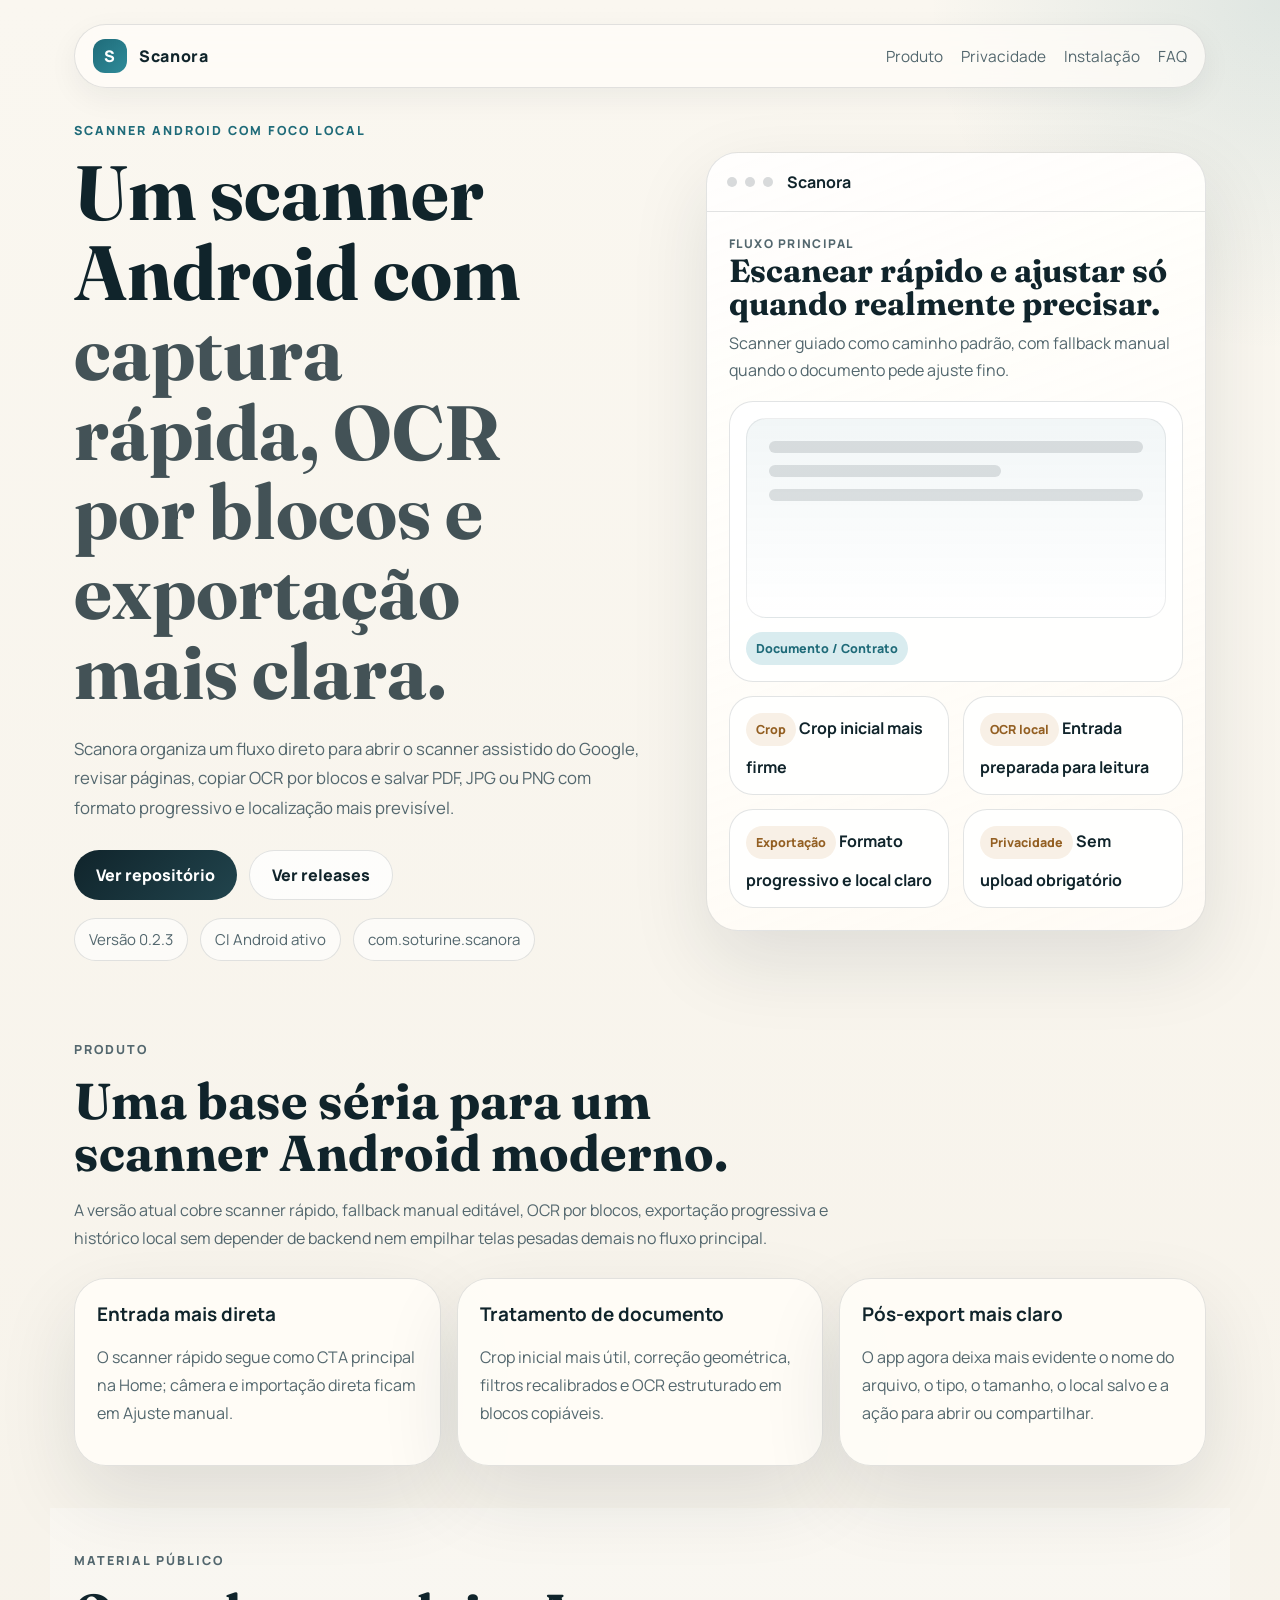
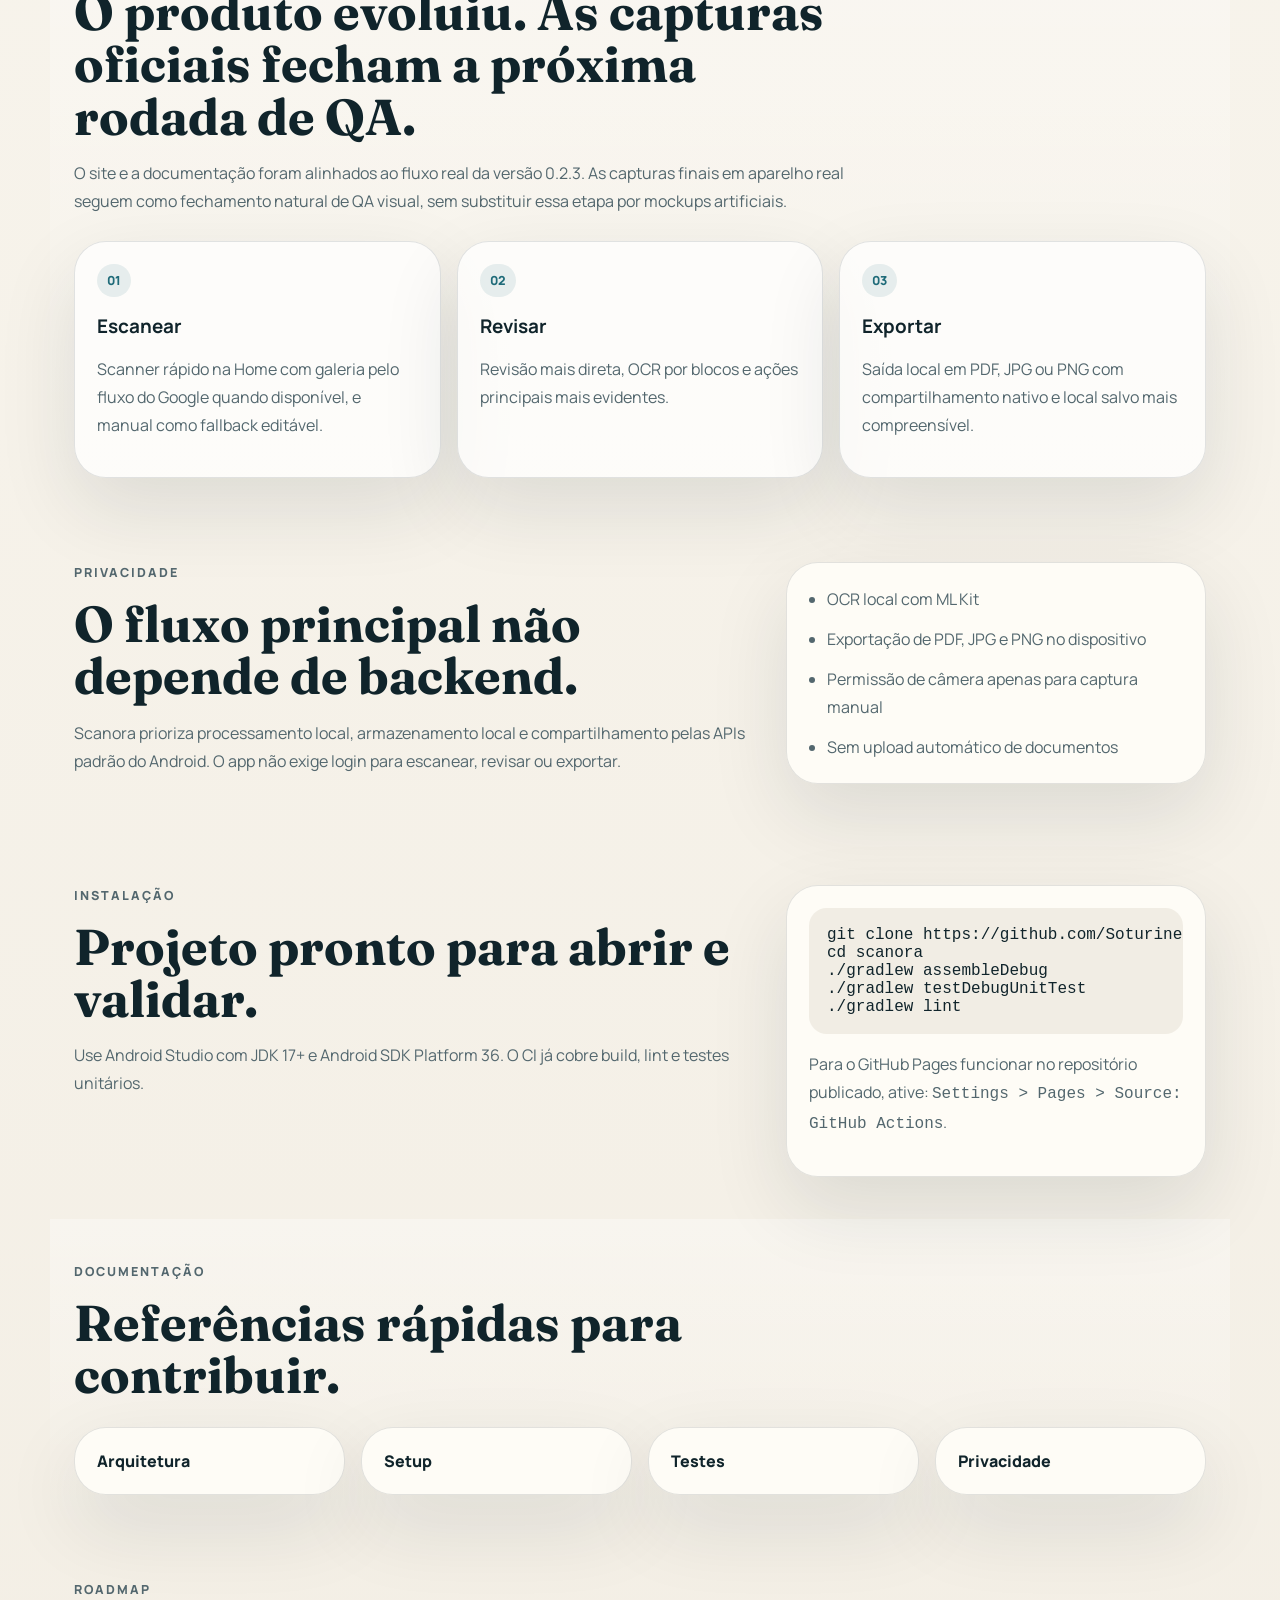
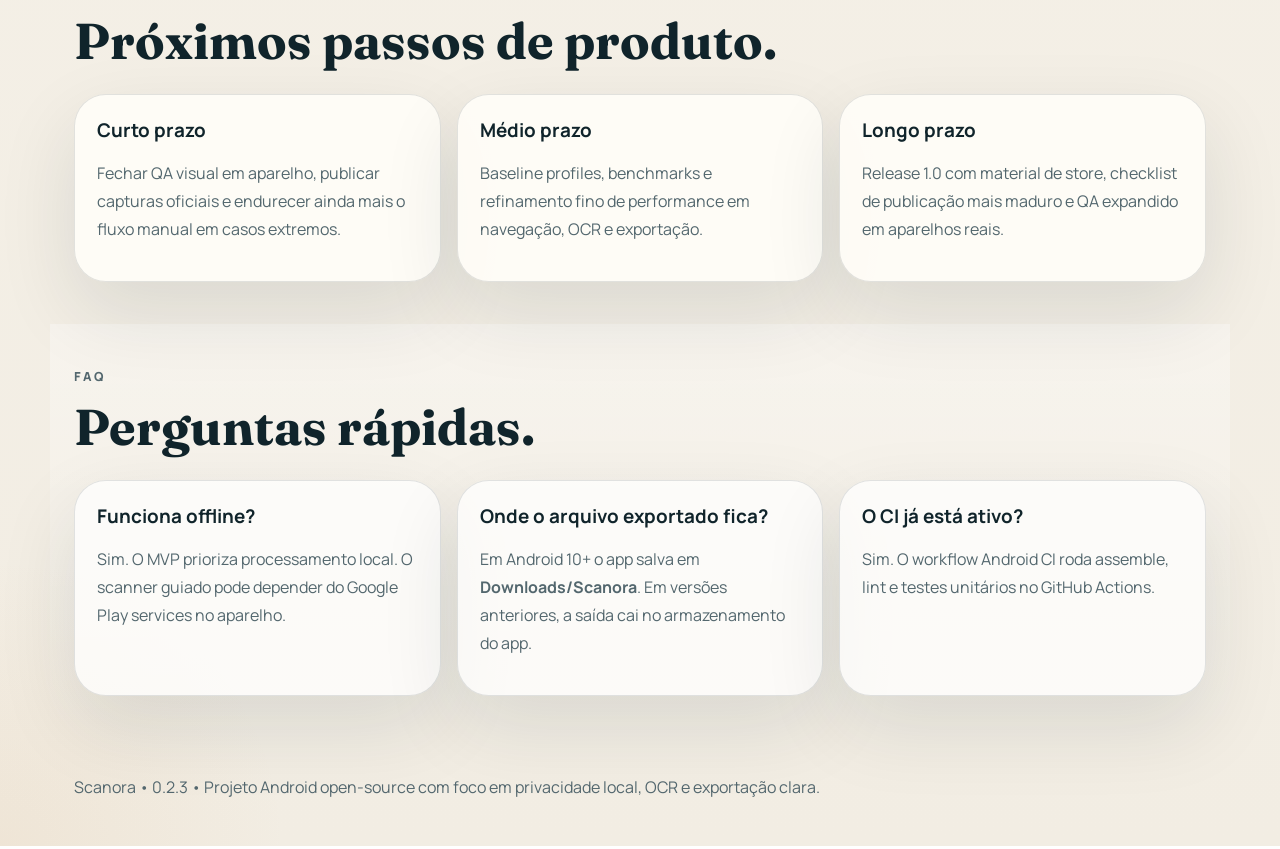
==== commit 5128fbf9: "feat: aprimora pos-scan para v0.2.3" ====
--- a/site/index.html
+++ b/site/index.html
@@ -37,19 +37,19 @@
           <p class="eyebrow">Scanner Android com foco local</p>
           <h1>
             Um scanner Android com
-            <span>captura rápida, revisão enxuta e exportação mais clara.</span>
+            <span>captura rápida, OCR por blocos e exportação mais clara.</span>
           </h1>
           <p class="lead">
             Scanora organiza um fluxo direto para abrir o scanner assistido do Google,
-            revisar páginas, corrigir corte e visual quando necessário, rodar OCR no
-            dispositivo e salvar PDF, JPG ou PNG com localização mais previsível.
+            revisar páginas, copiar OCR por blocos e salvar PDF, JPG ou PNG com
+            formato progressivo e localização mais previsível.
           </p>
           <div class="hero-actions">
             <a class="button primary" href="https://github.com/Soturine/scanora">Ver repositório</a>
             <a class="button secondary" href="https://github.com/Soturine/scanora/releases">Ver releases</a>
           </div>
           <div class="hero-meta">
-            <span>Versão 0.2.2</span>
+            <span>Versão 0.2.3</span>
             <span>CI Android ativo</span>
             <span>com.soturine.scanora</span>
           </div>
@@ -88,7 +88,7 @@
                 </div>
                 <div class="preview-surface">
                   <span class="preview-chip">Exportação</span>
-                  <strong>Exportação direta e local claro</strong>
+                  <strong>Formato progressivo e local claro</strong>
                 </div>
                 <div class="preview-surface">
                   <span class="preview-chip">Privacidade</span>
@@ -107,8 +107,8 @@
           <p class="eyebrow">Produto</p>
           <h2>Uma base séria para um scanner Android moderno.</h2>
           <p>
-            A versão atual cobre scanner rápido, fallback manual editável, OCR local,
-            exportação mais clara e histórico local sem depender de backend nem empilhar
+            A versão atual cobre scanner rápido, fallback manual editável, OCR por blocos,
+            exportação progressiva e histórico local sem depender de backend nem empilhar
             telas pesadas demais no fluxo principal.
           </p>
         </div>
@@ -119,7 +119,7 @@
           </article>
           <article class="card">
             <h3>Tratamento de documento</h3>
-            <p>Crop inicial mais útil, correção geométrica, filtros recalibrados e imagem preparada especificamente para OCR.</p>
+            <p>Crop inicial mais útil, correção geométrica, filtros recalibrados e OCR estruturado em blocos copiáveis.</p>
           </article>
           <article class="card">
             <h3>Pós-export mais claro</h3>
@@ -133,7 +133,7 @@
           <p class="eyebrow">Material público</p>
           <h2>O produto evoluiu. As capturas oficiais fecham a próxima rodada de QA.</h2>
           <p>
-            O site e a documentação foram alinhados ao fluxo real da versão 0.2.2. As
+            O site e a documentação foram alinhados ao fluxo real da versão 0.2.3. As
             capturas finais em aparelho real seguem como fechamento natural de QA visual,
             sem substituir essa etapa por mockups artificiais.
           </p>
@@ -147,7 +147,7 @@
           <article class="card card-soft">
             <span class="step-tag">02</span>
             <h3>Revisar</h3>
-            <p>Palpite inicial de crop melhor, filtros mais úteis, OCR por página e revisão com foco mais claro.</p>
+            <p>Revisão mais direta, OCR por blocos e ações principais mais evidentes.</p>
           </article>
           <article class="card card-soft">
             <span class="step-tag">03</span>
@@ -258,7 +258,7 @@
     </main>
 
     <footer class="footer">
-      <p>Scanora • 0.2.2 • Projeto Android open-source com foco em privacidade local, OCR e exportação clara.</p>
+      <p>Scanora • 0.2.3 • Projeto Android open-source com foco em privacidade local, OCR e exportação clara.</p>
     </footer>
   </div>
 
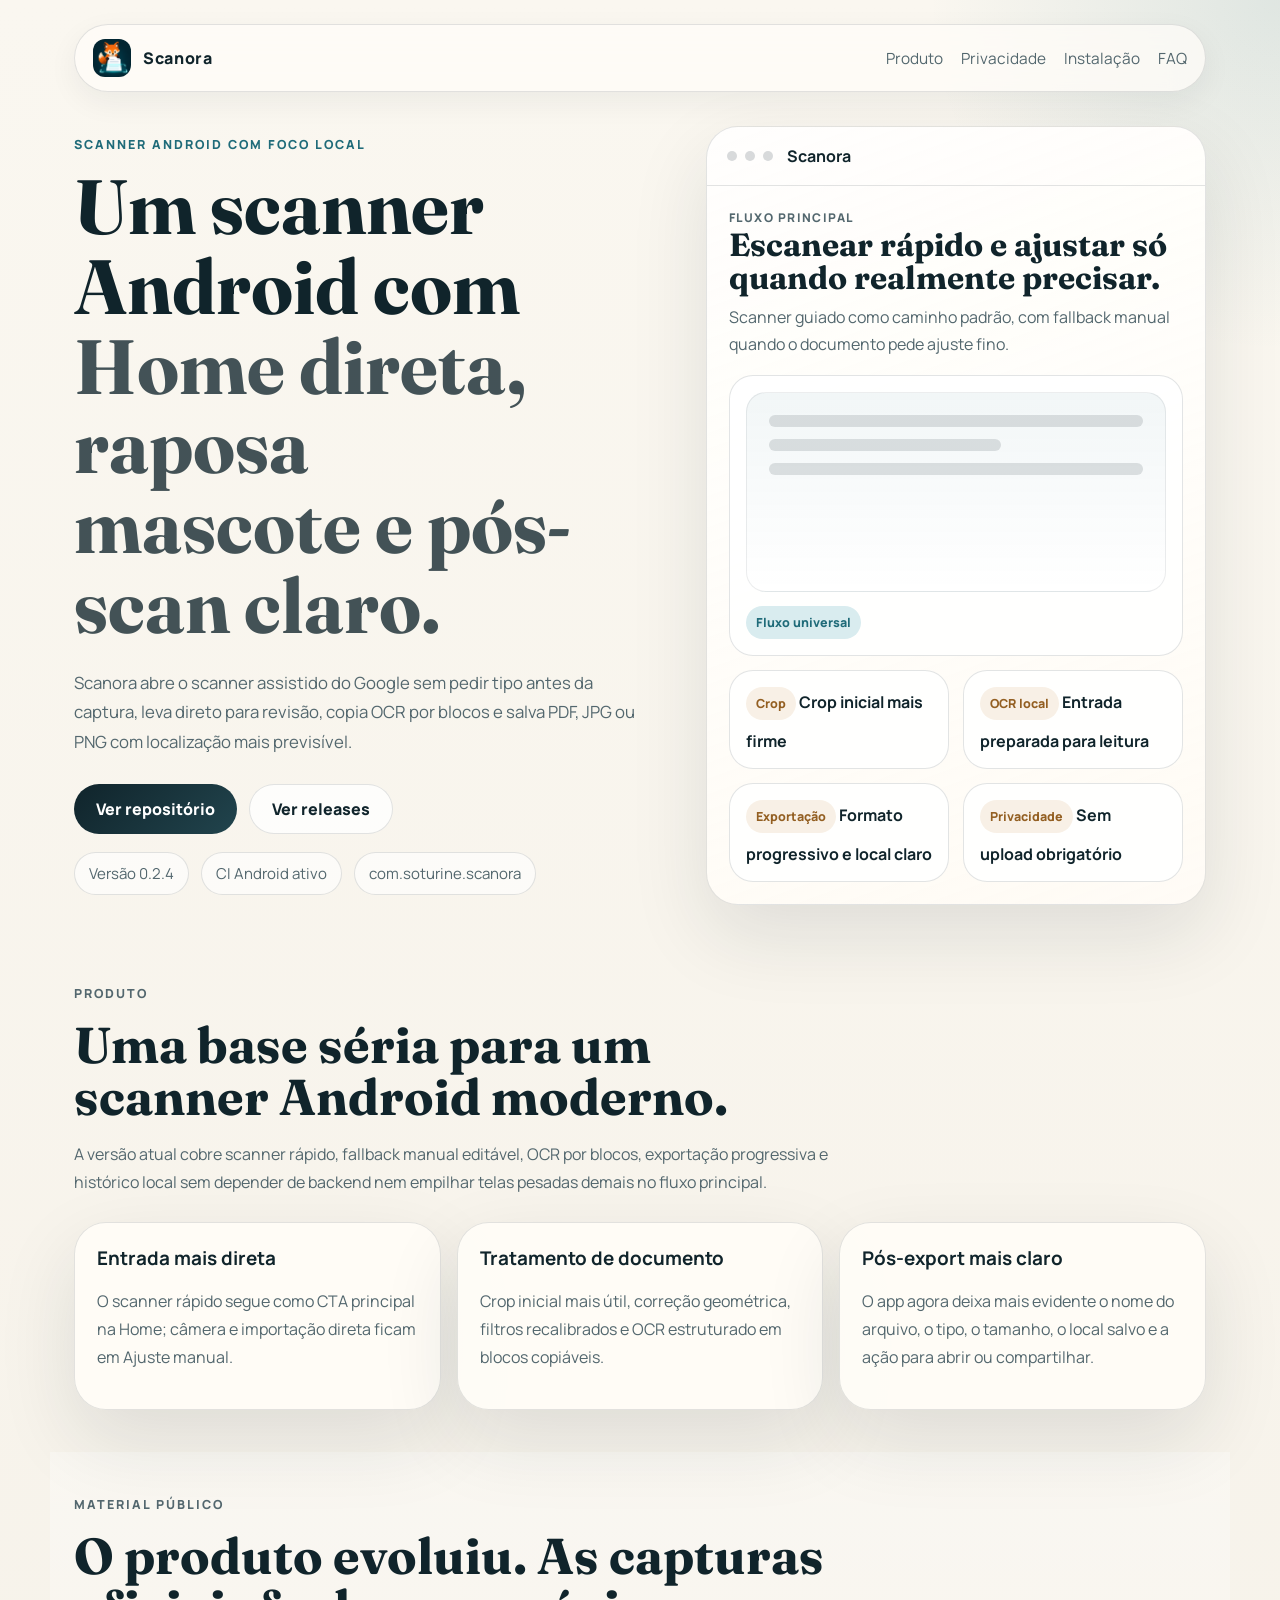
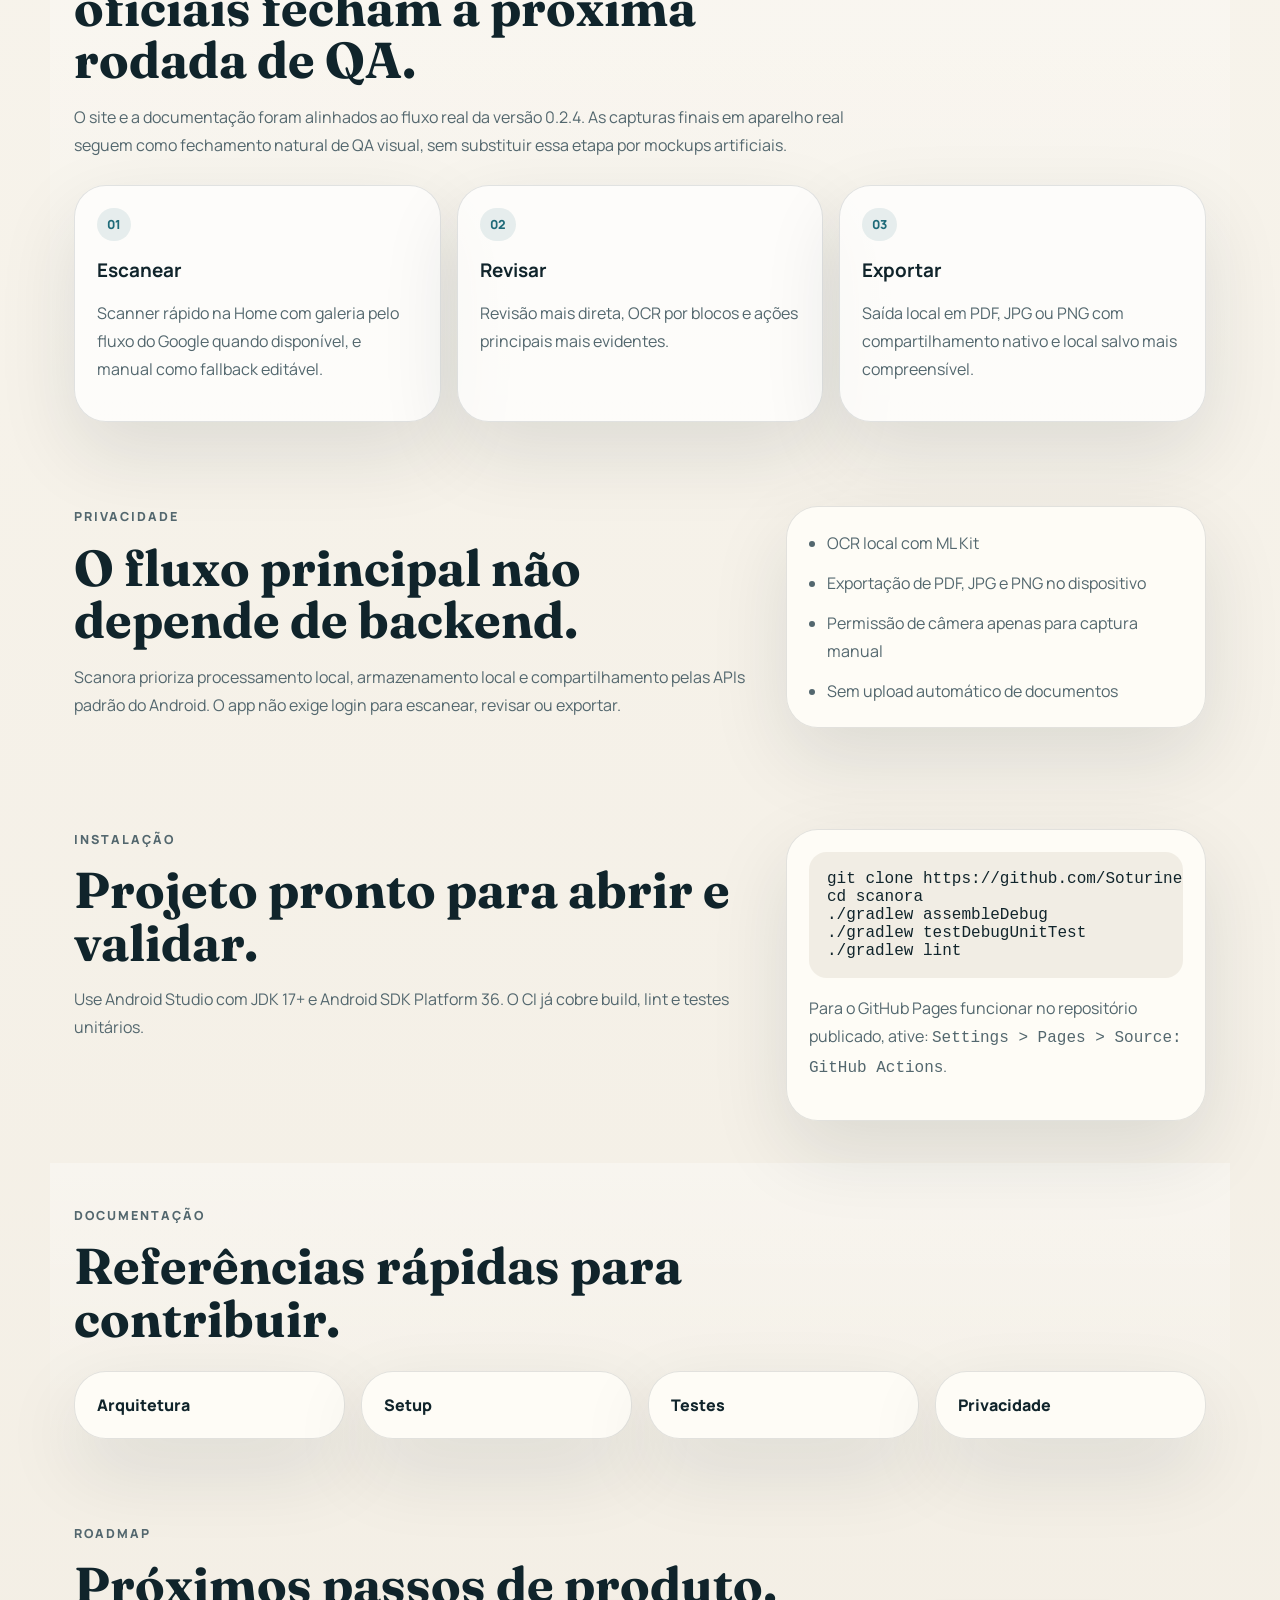
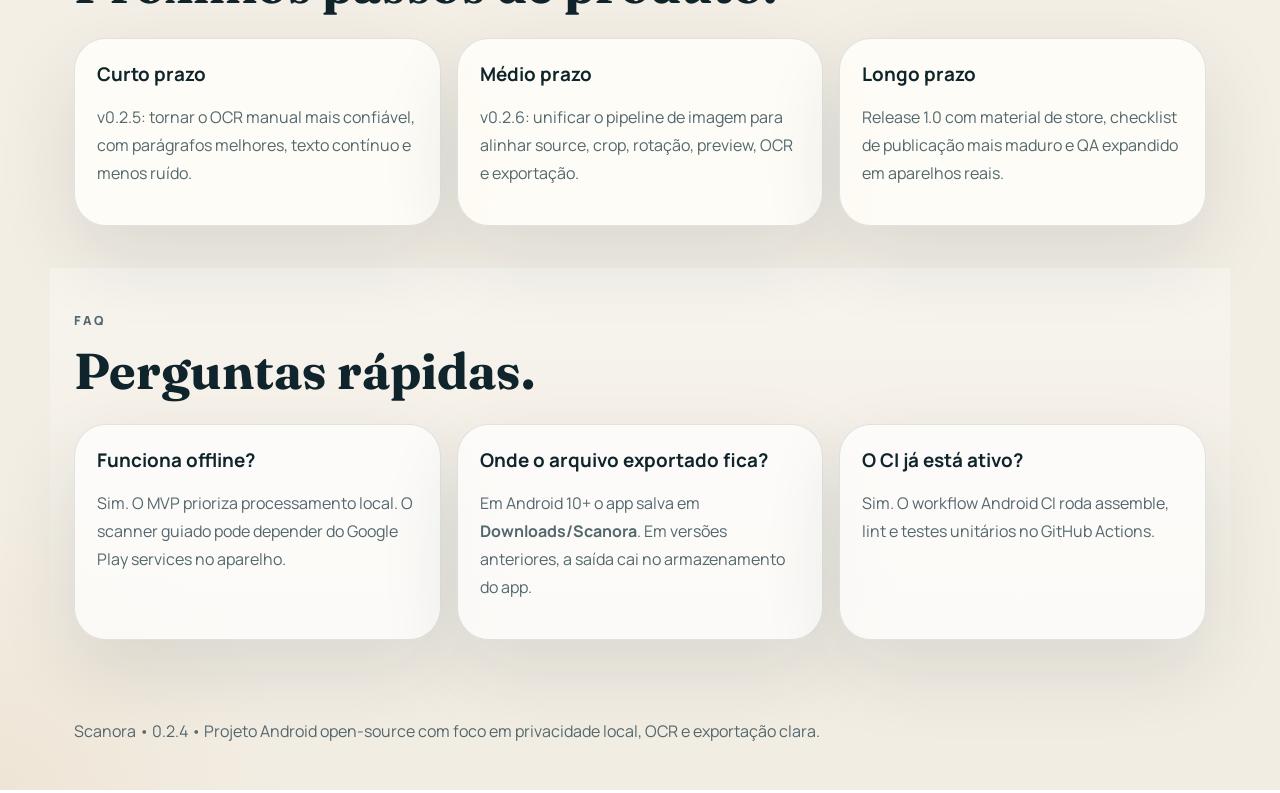
==== commit dacda501: "feat: minimaliza home e integra identidade v0.2.4" ====
--- a/site/index.html
+++ b/site/index.html
@@ -21,7 +21,7 @@
     <header class="hero-shell" id="top">
       <nav class="nav">
         <a class="brand" href="#top">
-          <span class="brand-mark">S</span>
+          <img class="brand-icon" src="assets/scanora_icon.png" alt="" />
           <span>Scanora</span>
         </a>
         <div class="nav-links">
@@ -37,19 +37,19 @@
           <p class="eyebrow">Scanner Android com foco local</p>
           <h1>
             Um scanner Android com
-            <span>captura rápida, OCR por blocos e exportação mais clara.</span>
+            <span>Home direta, raposa mascote e pós-scan claro.</span>
           </h1>
           <p class="lead">
-            Scanora organiza um fluxo direto para abrir o scanner assistido do Google,
-            revisar páginas, copiar OCR por blocos e salvar PDF, JPG ou PNG com
-            formato progressivo e localização mais previsível.
+            Scanora abre o scanner assistido do Google sem pedir tipo antes da captura,
+            leva direto para revisão, copia OCR por blocos e salva PDF, JPG ou PNG com
+            localização mais previsível.
           </p>
           <div class="hero-actions">
             <a class="button primary" href="https://github.com/Soturine/scanora">Ver repositório</a>
             <a class="button secondary" href="https://github.com/Soturine/scanora/releases">Ver releases</a>
           </div>
           <div class="hero-meta">
-            <span>Versão 0.2.3</span>
+            <span>Versão 0.2.4</span>
             <span>CI Android ativo</span>
             <span>com.soturine.scanora</span>
           </div>
@@ -75,7 +75,7 @@
                   <div class="preview-page-lines short"></div>
                   <div class="preview-page-lines"></div>
                 </div>
-                <div class="preview-badge">Documento / Contrato</div>
+                <div class="preview-badge">Fluxo universal</div>
               </div>
               <div class="preview-grid">
                 <div class="preview-surface">
@@ -133,7 +133,7 @@
           <p class="eyebrow">Material público</p>
           <h2>O produto evoluiu. As capturas oficiais fecham a próxima rodada de QA.</h2>
           <p>
-            O site e a documentação foram alinhados ao fluxo real da versão 0.2.3. As
+            O site e a documentação foram alinhados ao fluxo real da versão 0.2.4. As
             capturas finais em aparelho real seguem como fechamento natural de QA visual,
             sem substituir essa etapa por mockups artificiais.
           </p>
@@ -222,11 +222,11 @@
         <div class="feature-grid">
           <article class="card">
             <h3>Curto prazo</h3>
-            <p>Fechar QA visual em aparelho, publicar capturas oficiais e endurecer ainda mais o fluxo manual em casos extremos.</p>
+            <p>v0.2.5: tornar o OCR manual mais confiável, com parágrafos melhores, texto contínuo e menos ruído.</p>
           </article>
           <article class="card">
             <h3>Médio prazo</h3>
-            <p>Baseline profiles, benchmarks e refinamento fino de performance em navegação, OCR e exportação.</p>
+            <p>v0.2.6: unificar o pipeline de imagem para alinhar source, crop, rotação, preview, OCR e exportação.</p>
           </article>
           <article class="card">
             <h3>Longo prazo</h3>
@@ -258,7 +258,7 @@
     </main>
 
     <footer class="footer">
-      <p>Scanora • 0.2.3 • Projeto Android open-source com foco em privacidade local, OCR e exportação clara.</p>
+      <p>Scanora • 0.2.4 • Projeto Android open-source com foco em privacidade local, OCR e exportação clara.</p>
     </footer>
   </div>
 
--- a/site/style.css
+++ b/site/style.css
@@ -93,14 +93,11 @@
   letter-spacing: 0.04em;
 }
 
-.brand-mark {
-  display: inline-grid;
-  place-items: center;
-  width: 34px;
-  height: 34px;
+.brand-icon {
+  width: 38px;
+  height: 38px;
   border-radius: 12px;
-  background: linear-gradient(135deg, var(--teal), #2f8b99);
-  color: #fff;
+  display: block;
 }
 
 .nav-links {
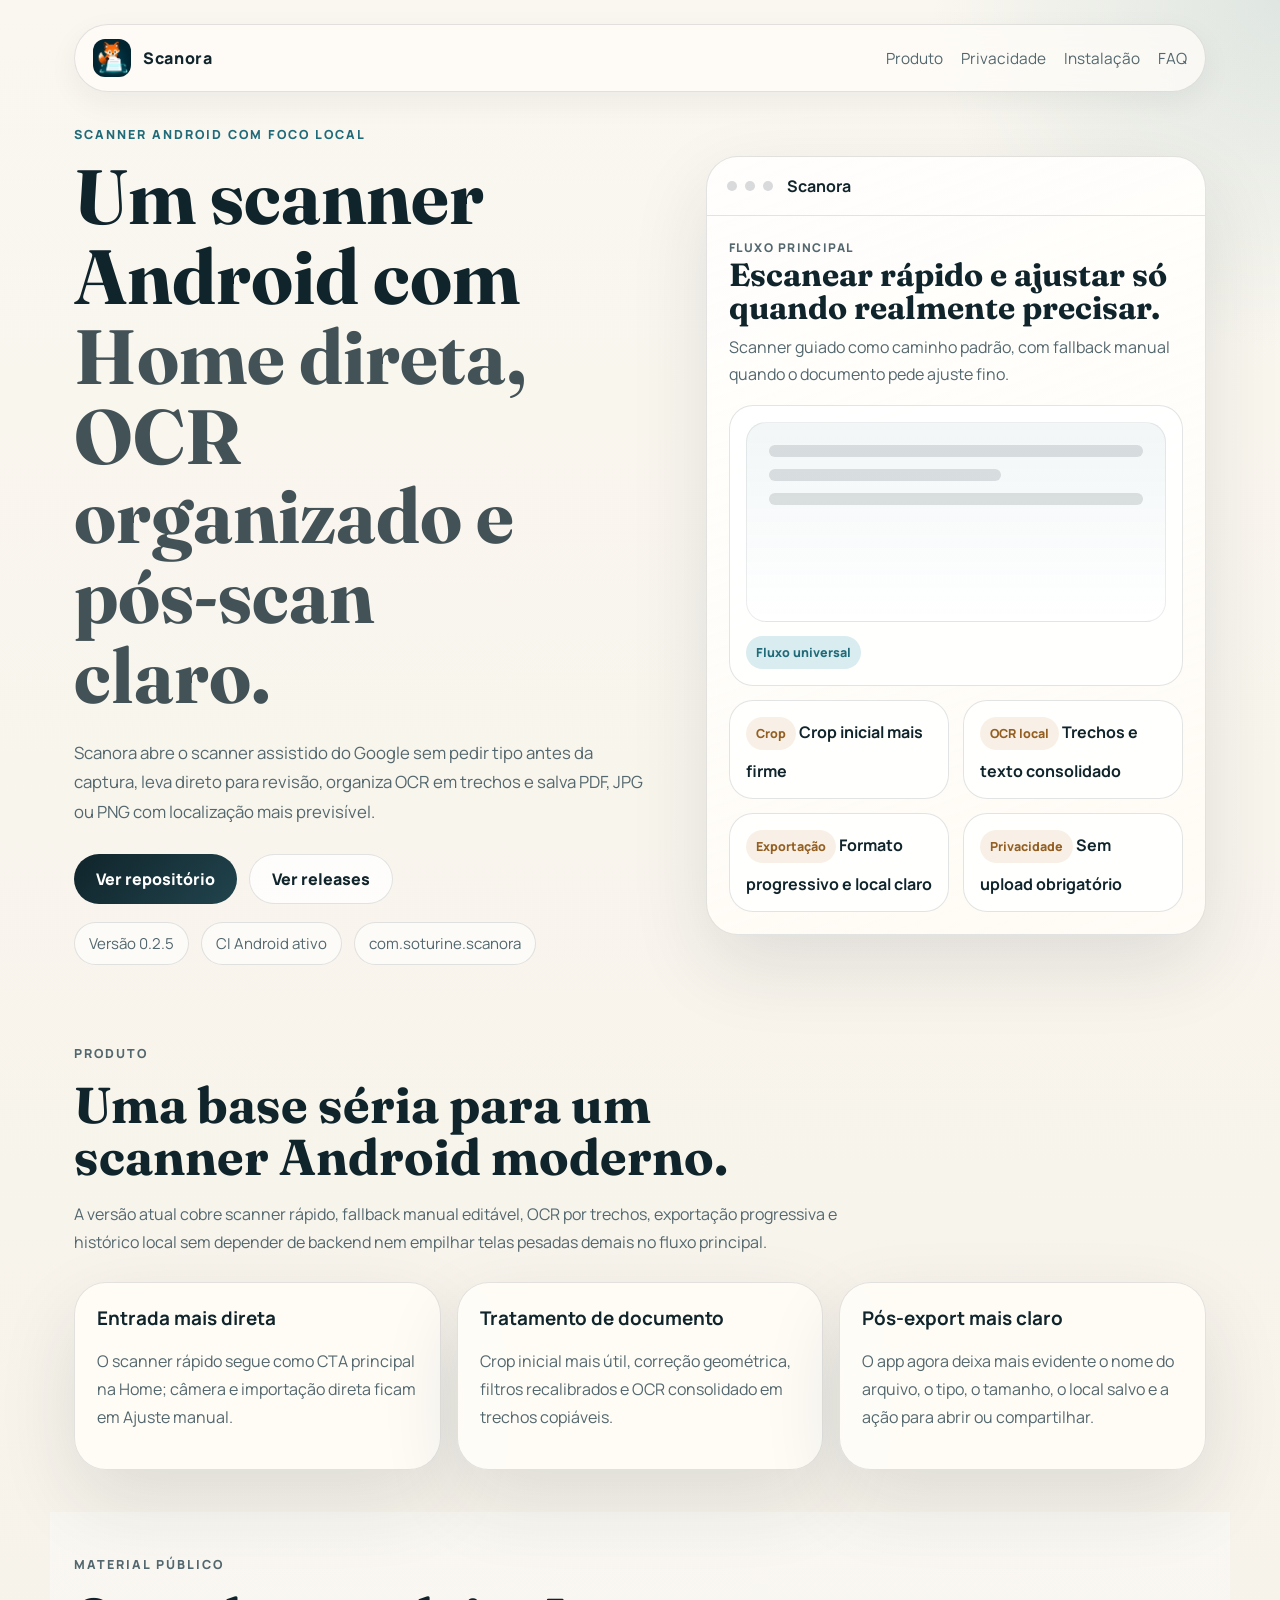
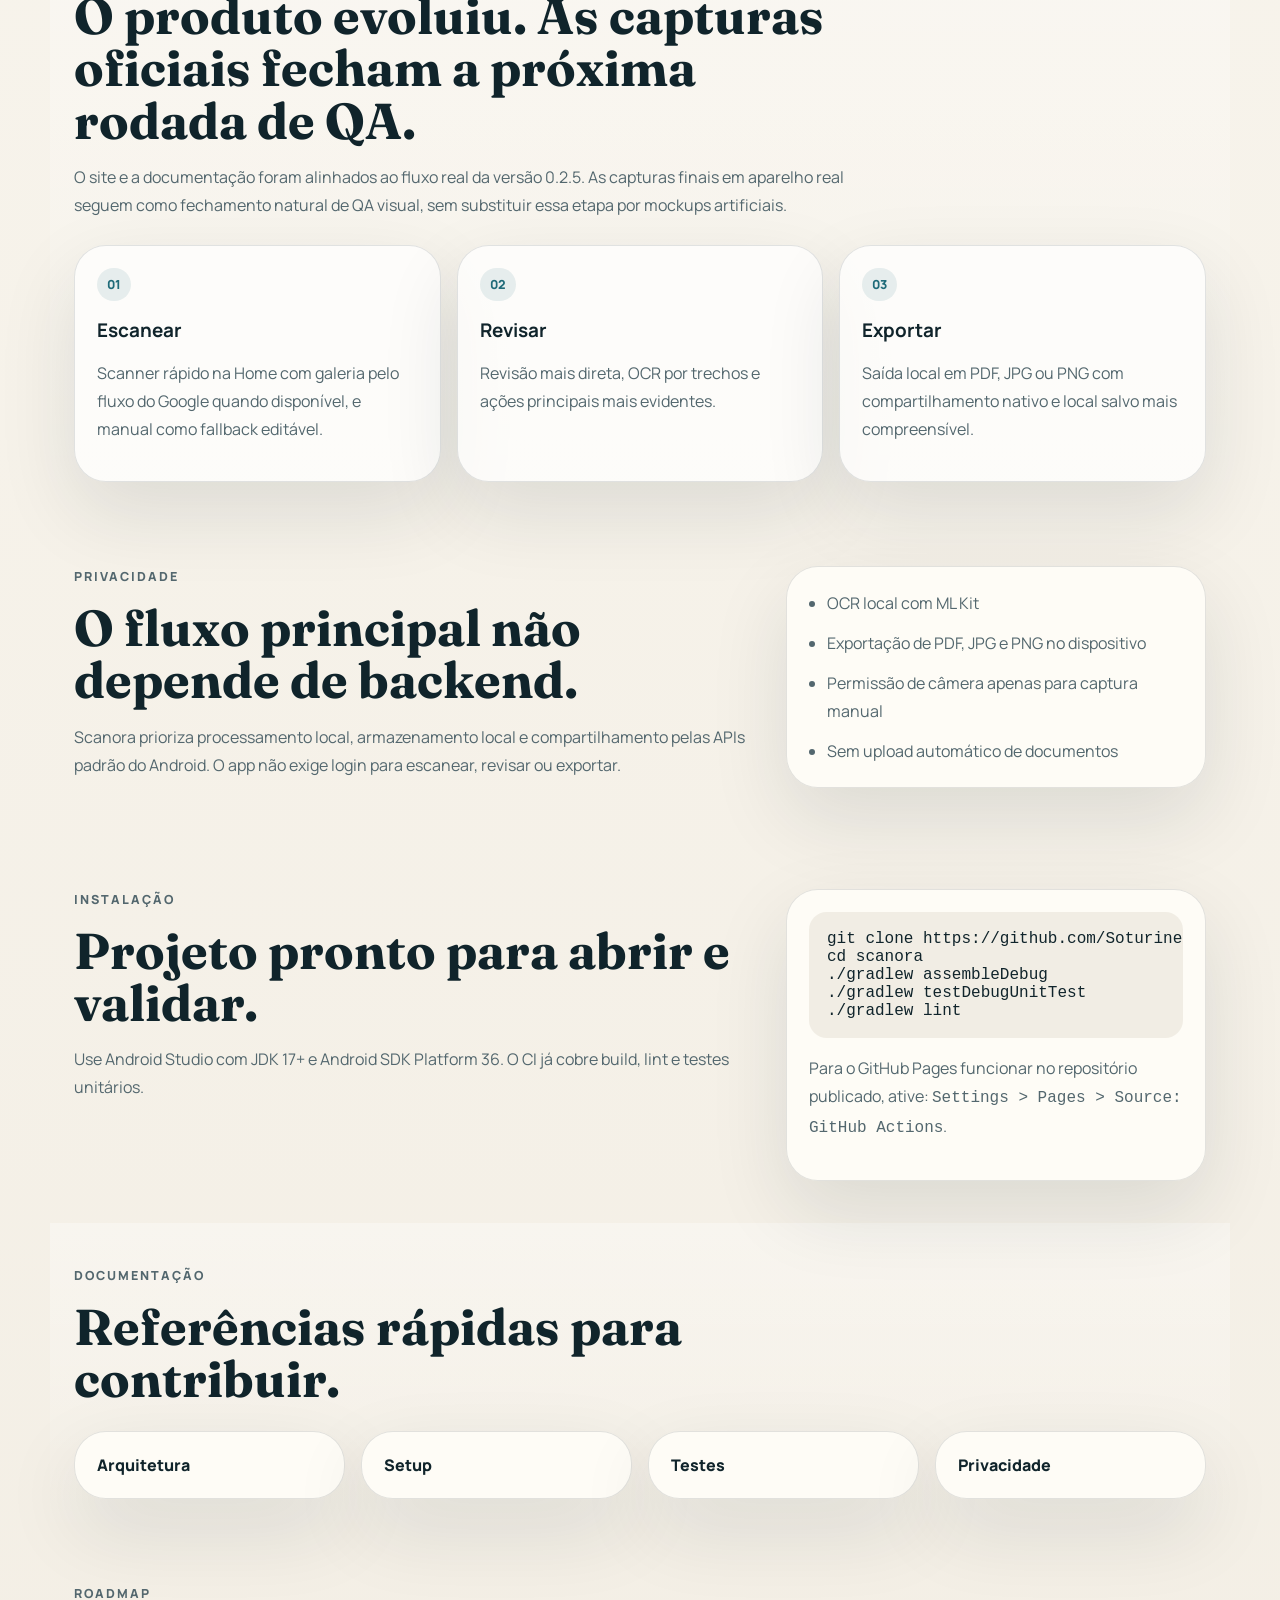
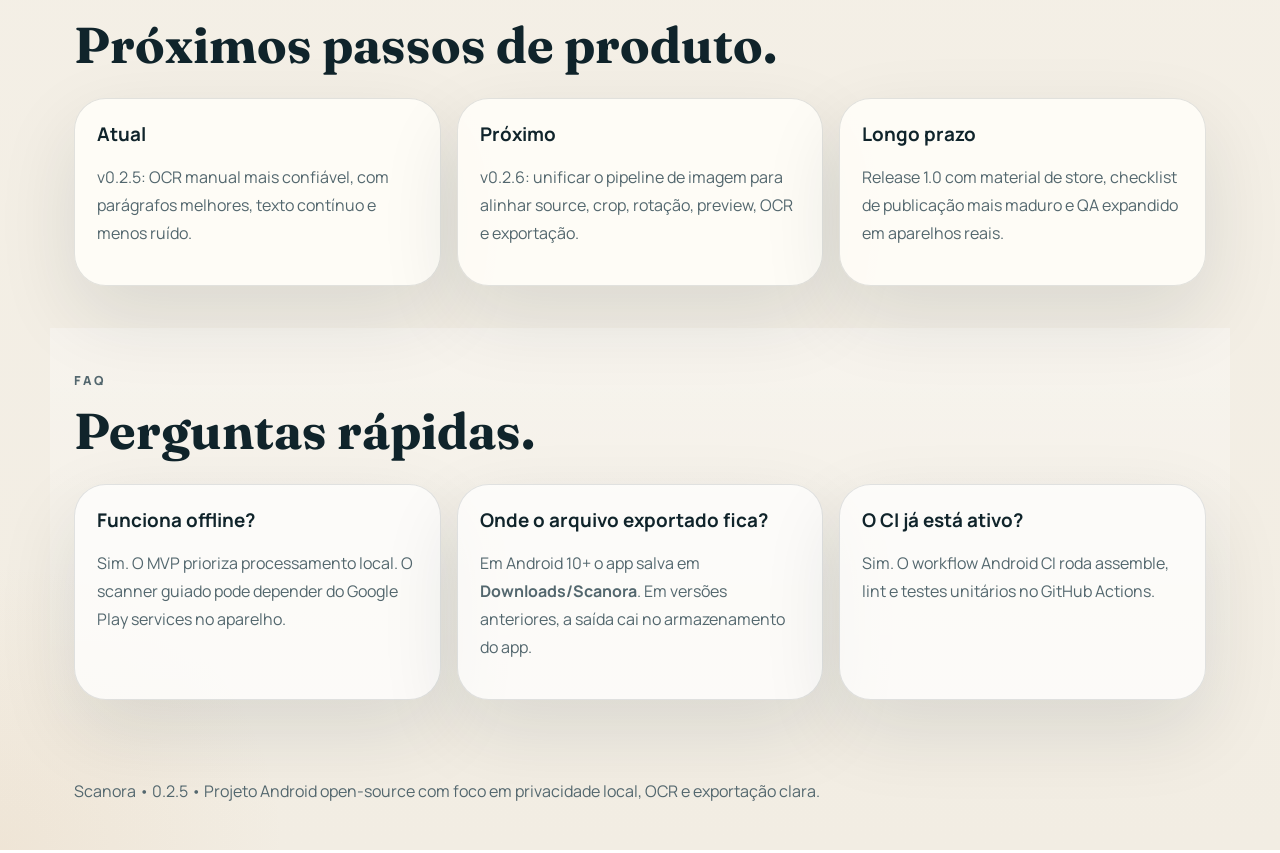
==== commit 03c7863b: "feat: consolida ocr manual v0.2.5" ====
--- a/site/index.html
+++ b/site/index.html
@@ -37,11 +37,11 @@
           <p class="eyebrow">Scanner Android com foco local</p>
           <h1>
             Um scanner Android com
-            <span>Home direta, raposa mascote e pós-scan claro.</span>
+            <span>Home direta, OCR organizado e pós-scan claro.</span>
           </h1>
           <p class="lead">
             Scanora abre o scanner assistido do Google sem pedir tipo antes da captura,
-            leva direto para revisão, copia OCR por blocos e salva PDF, JPG ou PNG com
+            leva direto para revisão, organiza OCR em trechos e salva PDF, JPG ou PNG com
             localização mais previsível.
           </p>
           <div class="hero-actions">
@@ -49,7 +49,7 @@
             <a class="button secondary" href="https://github.com/Soturine/scanora/releases">Ver releases</a>
           </div>
           <div class="hero-meta">
-            <span>Versão 0.2.4</span>
+            <span>Versão 0.2.5</span>
             <span>CI Android ativo</span>
             <span>com.soturine.scanora</span>
           </div>
@@ -84,7 +84,7 @@
                 </div>
                 <div class="preview-surface">
                   <span class="preview-chip">OCR local</span>
-                  <strong>Entrada preparada para leitura</strong>
+                  <strong>Trechos e texto consolidado</strong>
                 </div>
                 <div class="preview-surface">
                   <span class="preview-chip">Exportação</span>
@@ -107,7 +107,7 @@
           <p class="eyebrow">Produto</p>
           <h2>Uma base séria para um scanner Android moderno.</h2>
           <p>
-            A versão atual cobre scanner rápido, fallback manual editável, OCR por blocos,
+            A versão atual cobre scanner rápido, fallback manual editável, OCR por trechos,
             exportação progressiva e histórico local sem depender de backend nem empilhar
             telas pesadas demais no fluxo principal.
           </p>
@@ -119,7 +119,7 @@
           </article>
           <article class="card">
             <h3>Tratamento de documento</h3>
-            <p>Crop inicial mais útil, correção geométrica, filtros recalibrados e OCR estruturado em blocos copiáveis.</p>
+            <p>Crop inicial mais útil, correção geométrica, filtros recalibrados e OCR consolidado em trechos copiáveis.</p>
           </article>
           <article class="card">
             <h3>Pós-export mais claro</h3>
@@ -133,7 +133,7 @@
           <p class="eyebrow">Material público</p>
           <h2>O produto evoluiu. As capturas oficiais fecham a próxima rodada de QA.</h2>
           <p>
-            O site e a documentação foram alinhados ao fluxo real da versão 0.2.4. As
+            O site e a documentação foram alinhados ao fluxo real da versão 0.2.5. As
             capturas finais em aparelho real seguem como fechamento natural de QA visual,
             sem substituir essa etapa por mockups artificiais.
           </p>
@@ -147,7 +147,7 @@
           <article class="card card-soft">
             <span class="step-tag">02</span>
             <h3>Revisar</h3>
-            <p>Revisão mais direta, OCR por blocos e ações principais mais evidentes.</p>
+            <p>Revisão mais direta, OCR por trechos e ações principais mais evidentes.</p>
           </article>
           <article class="card card-soft">
             <span class="step-tag">03</span>
@@ -221,11 +221,11 @@
         </div>
         <div class="feature-grid">
           <article class="card">
-            <h3>Curto prazo</h3>
-            <p>v0.2.5: tornar o OCR manual mais confiável, com parágrafos melhores, texto contínuo e menos ruído.</p>
-          </article>
-          <article class="card">
-            <h3>Médio prazo</h3>
+            <h3>Atual</h3>
+            <p>v0.2.5: OCR manual mais confiável, com parágrafos melhores, texto contínuo e menos ruído.</p>
+          </article>
+          <article class="card">
+            <h3>Próximo</h3>
             <p>v0.2.6: unificar o pipeline de imagem para alinhar source, crop, rotação, preview, OCR e exportação.</p>
           </article>
           <article class="card">
@@ -258,7 +258,7 @@
     </main>
 
     <footer class="footer">
-      <p>Scanora • 0.2.4 • Projeto Android open-source com foco em privacidade local, OCR e exportação clara.</p>
+      <p>Scanora • 0.2.5 • Projeto Android open-source com foco em privacidade local, OCR e exportação clara.</p>
     </footer>
   </div>
 
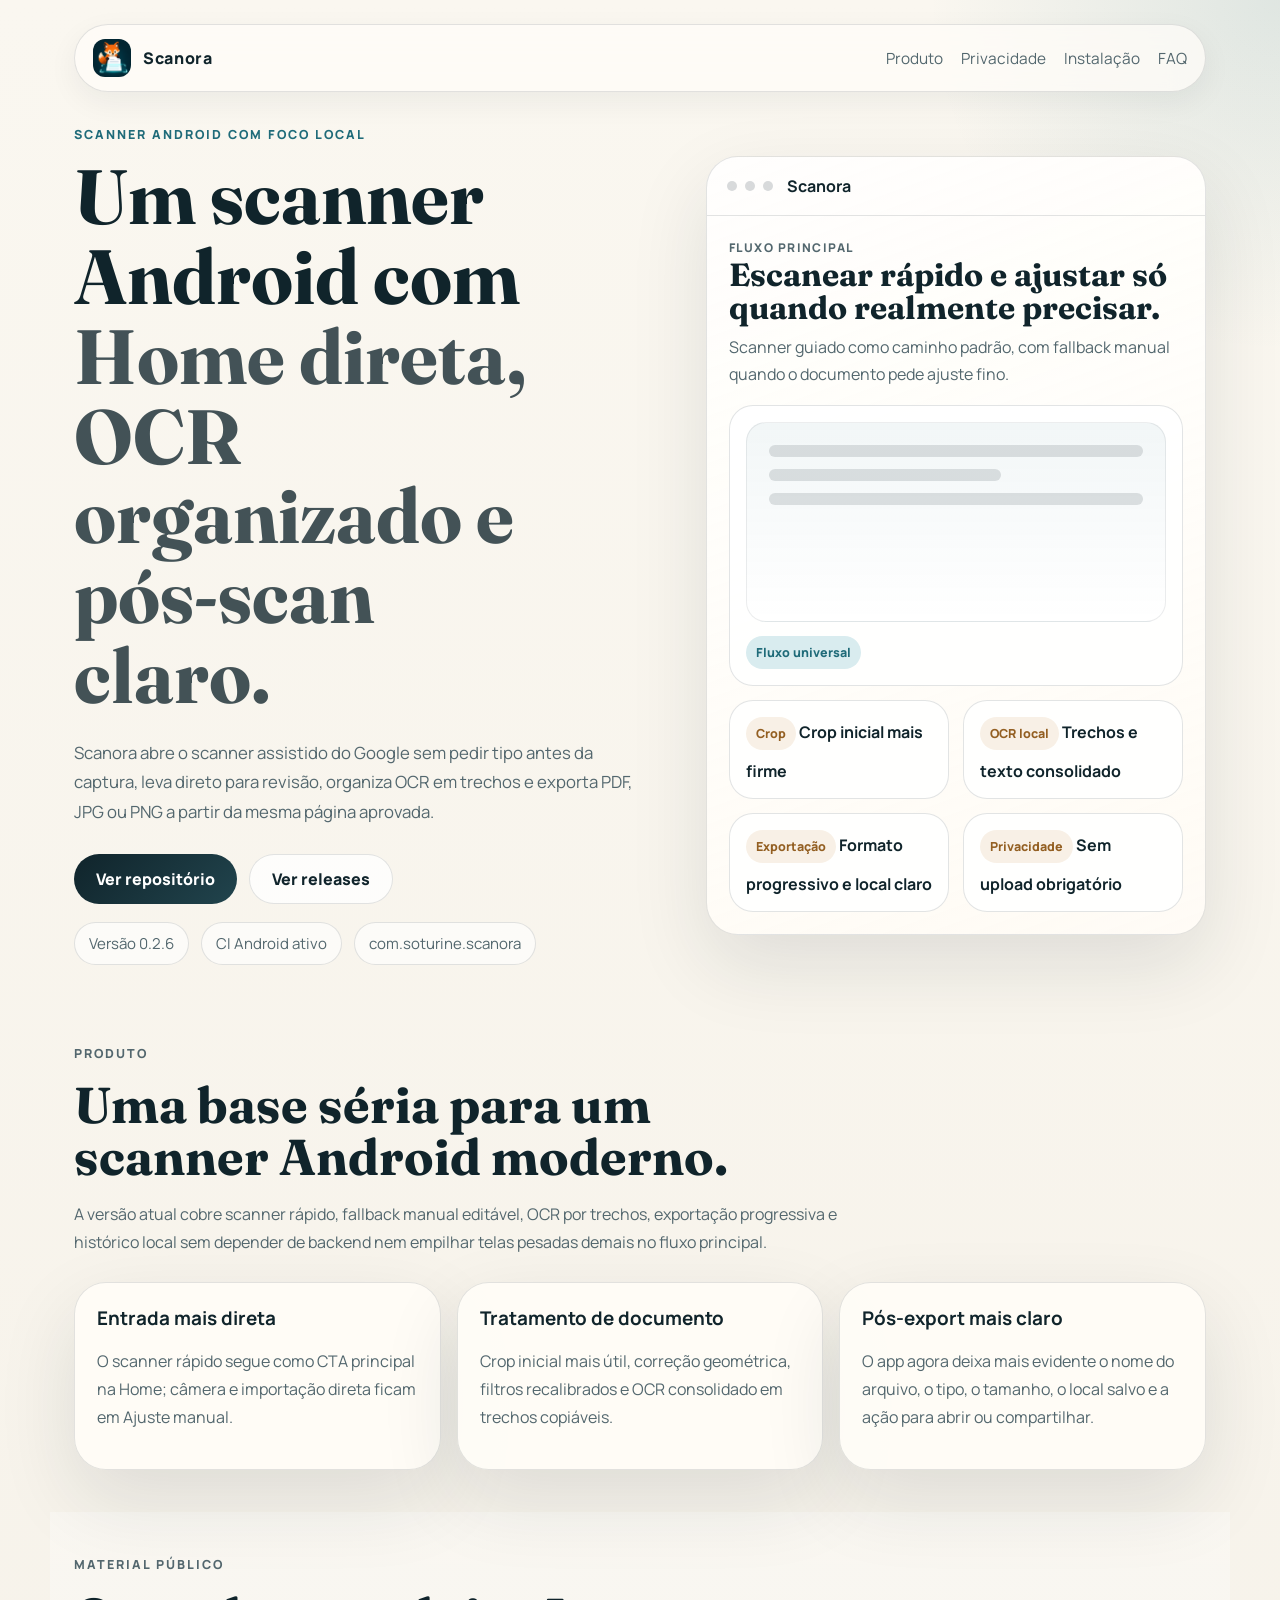
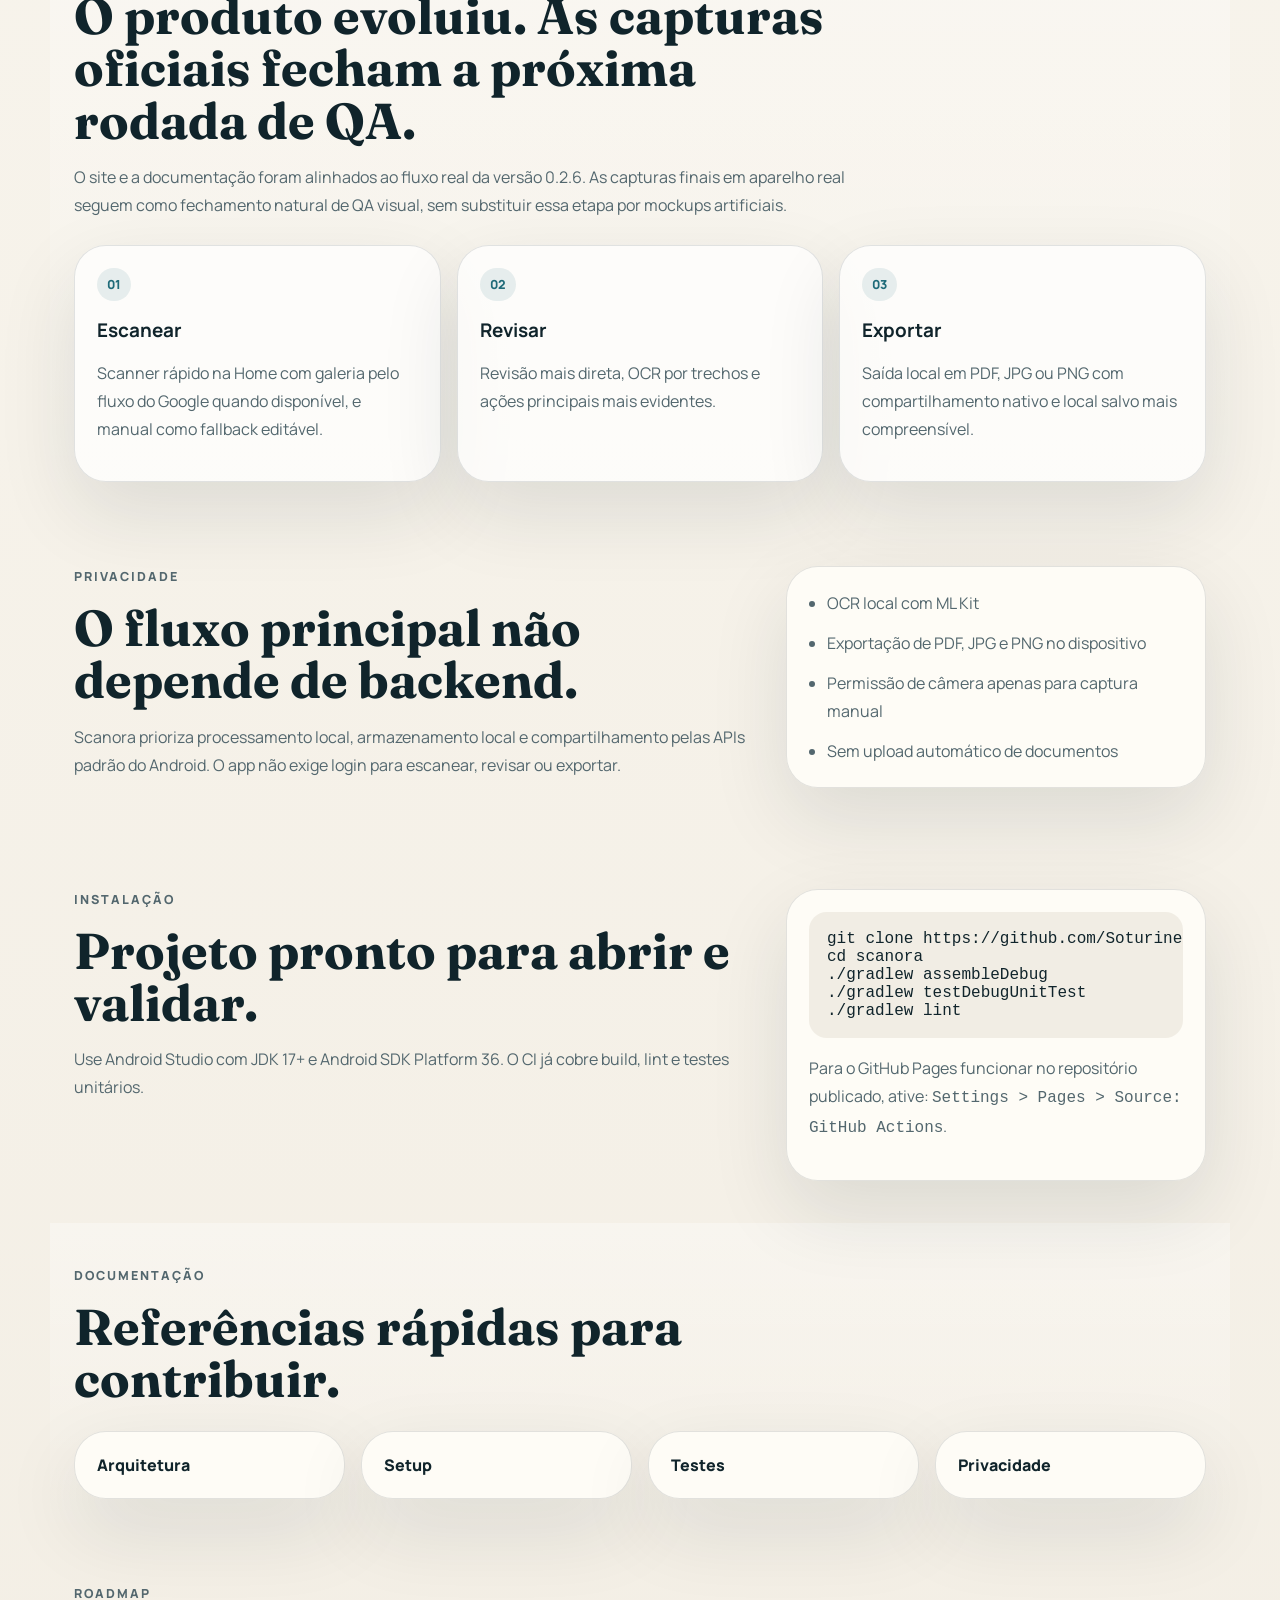
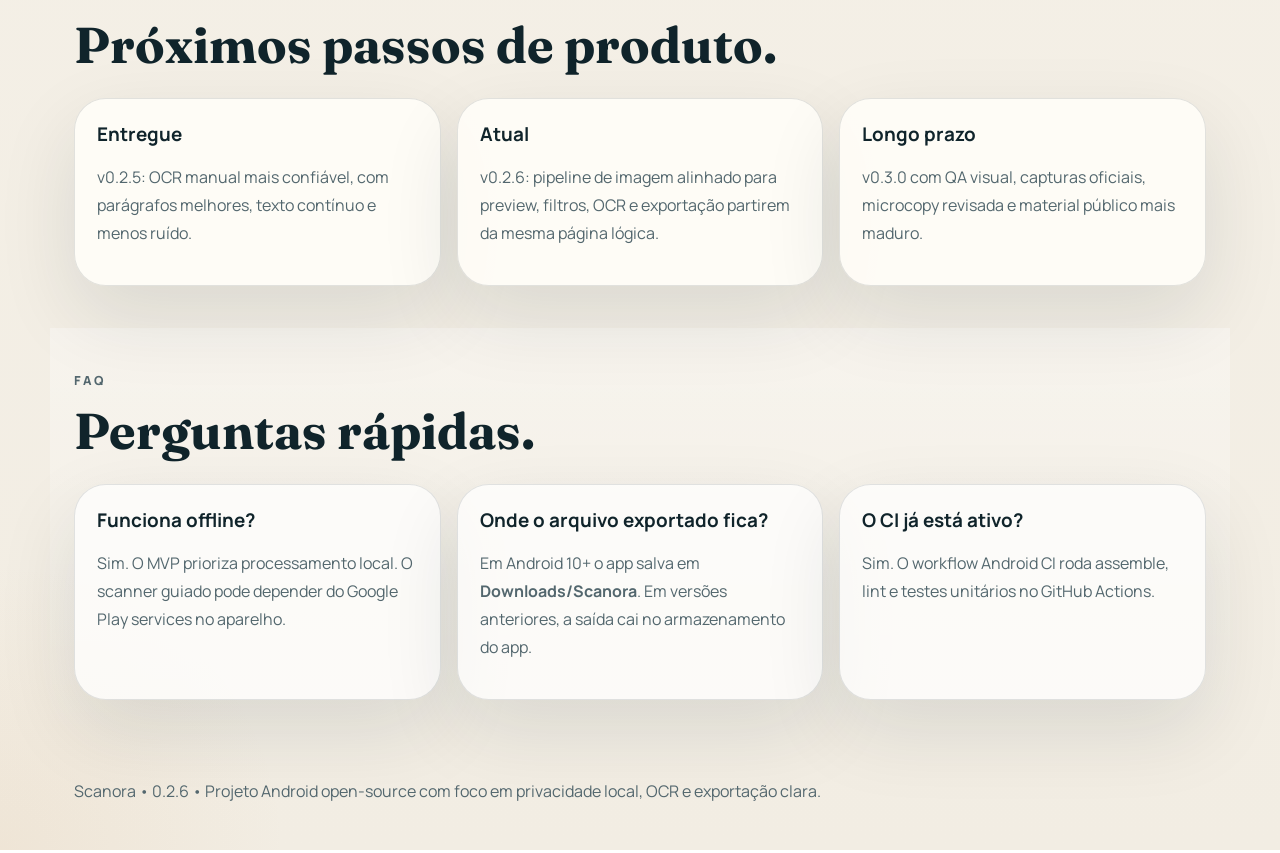
==== commit 4d5ad7ae: "fix: unify image pipeline for v0.2.6" ====
--- a/site/index.html
+++ b/site/index.html
@@ -41,15 +41,15 @@
           </h1>
           <p class="lead">
             Scanora abre o scanner assistido do Google sem pedir tipo antes da captura,
-            leva direto para revisão, organiza OCR em trechos e salva PDF, JPG ou PNG com
-            localização mais previsível.
+            leva direto para revisão, organiza OCR em trechos e exporta PDF, JPG ou PNG a
+            partir da mesma página aprovada.
           </p>
           <div class="hero-actions">
             <a class="button primary" href="https://github.com/Soturine/scanora">Ver repositório</a>
             <a class="button secondary" href="https://github.com/Soturine/scanora/releases">Ver releases</a>
           </div>
           <div class="hero-meta">
-            <span>Versão 0.2.5</span>
+            <span>Versão 0.2.6</span>
             <span>CI Android ativo</span>
             <span>com.soturine.scanora</span>
           </div>
@@ -133,7 +133,7 @@
           <p class="eyebrow">Material público</p>
           <h2>O produto evoluiu. As capturas oficiais fecham a próxima rodada de QA.</h2>
           <p>
-            O site e a documentação foram alinhados ao fluxo real da versão 0.2.5. As
+            O site e a documentação foram alinhados ao fluxo real da versão 0.2.6. As
             capturas finais em aparelho real seguem como fechamento natural de QA visual,
             sem substituir essa etapa por mockups artificiais.
           </p>
@@ -221,16 +221,16 @@
         </div>
         <div class="feature-grid">
           <article class="card">
+            <h3>Entregue</h3>
+            <p>v0.2.5: OCR manual mais confiável, com parágrafos melhores, texto contínuo e menos ruído.</p>
+          </article>
+          <article class="card">
             <h3>Atual</h3>
-            <p>v0.2.5: OCR manual mais confiável, com parágrafos melhores, texto contínuo e menos ruído.</p>
-          </article>
-          <article class="card">
-            <h3>Próximo</h3>
-            <p>v0.2.6: unificar o pipeline de imagem para alinhar source, crop, rotação, preview, OCR e exportação.</p>
+            <p>v0.2.6: pipeline de imagem alinhado para preview, filtros, OCR e exportação partirem da mesma página lógica.</p>
           </article>
           <article class="card">
             <h3>Longo prazo</h3>
-            <p>Release 1.0 com material de store, checklist de publicação mais maduro e QA expandido em aparelhos reais.</p>
+            <p>v0.3.0 com QA visual, capturas oficiais, microcopy revisada e material público mais maduro.</p>
           </article>
         </div>
       </section>
@@ -258,7 +258,7 @@
     </main>
 
     <footer class="footer">
-      <p>Scanora • 0.2.5 • Projeto Android open-source com foco em privacidade local, OCR e exportação clara.</p>
+      <p>Scanora • 0.2.6 • Projeto Android open-source com foco em privacidade local, OCR e exportação clara.</p>
     </footer>
   </div>
 
